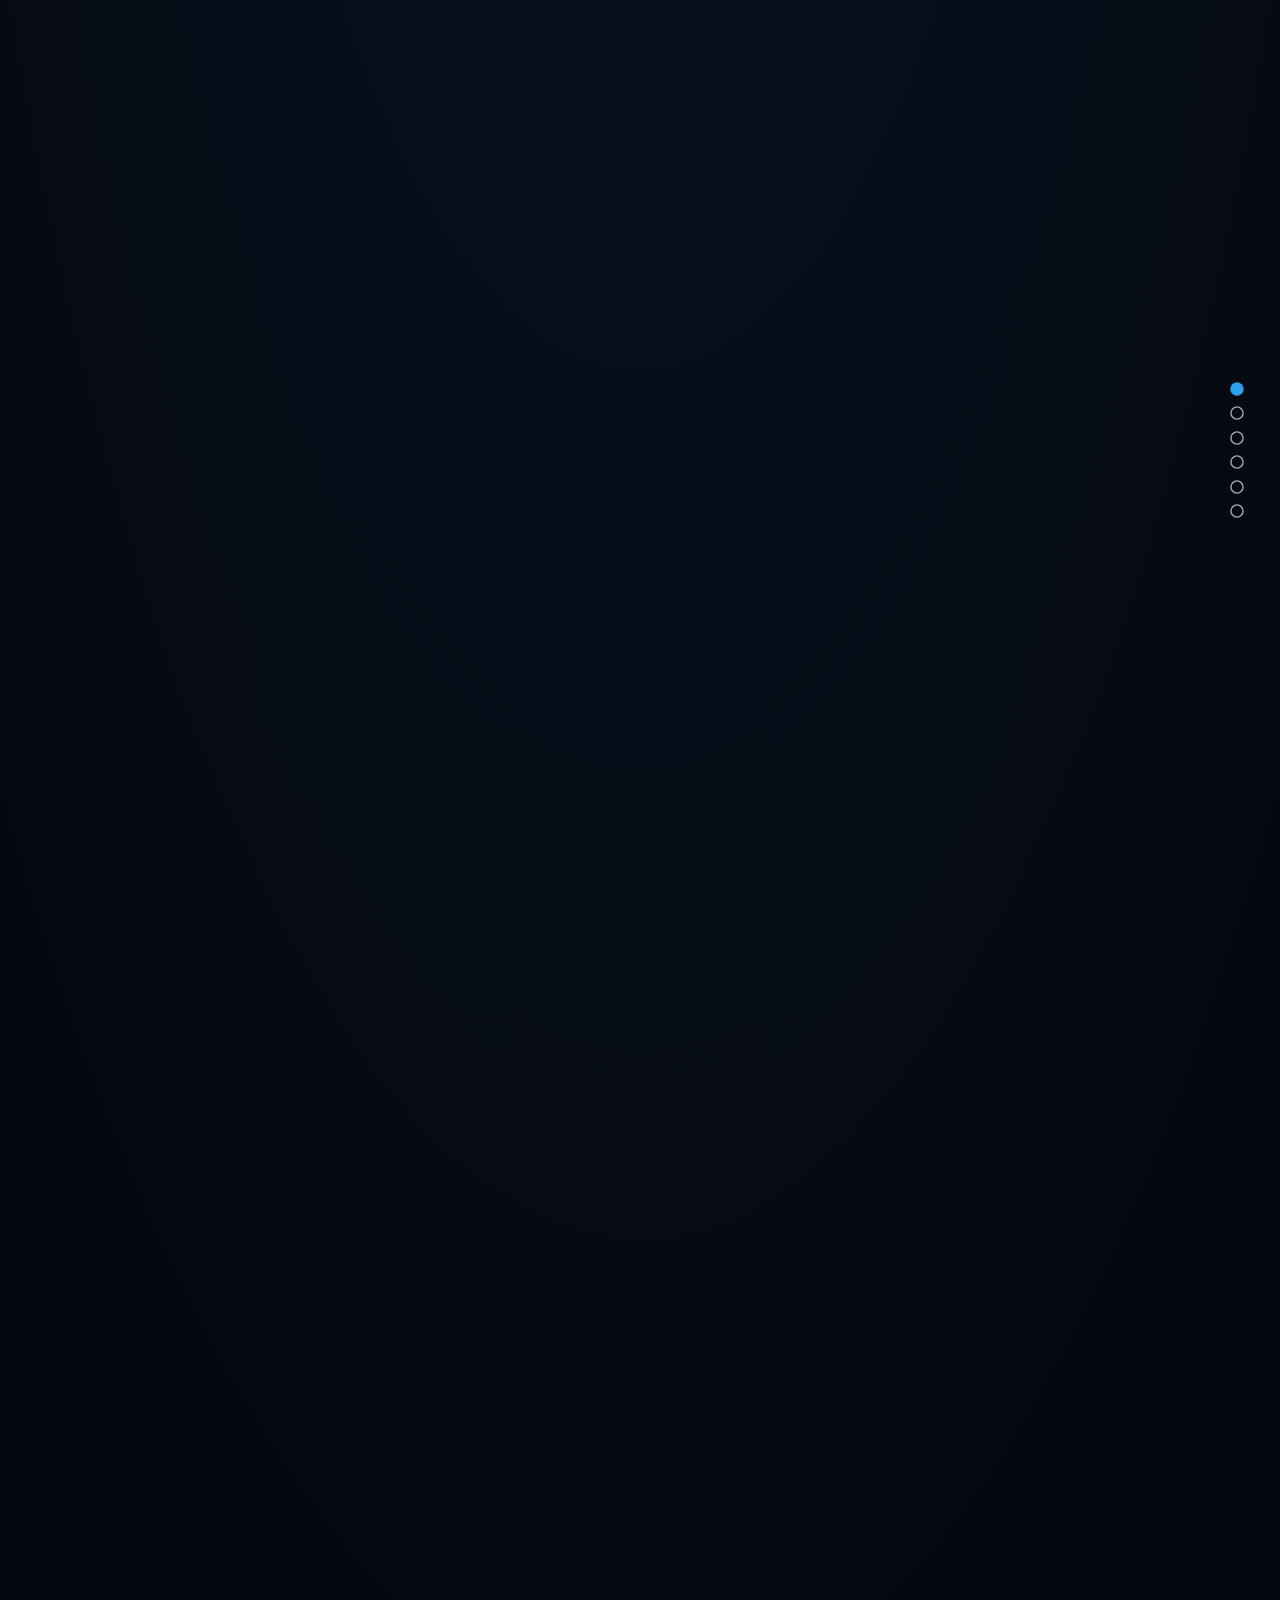
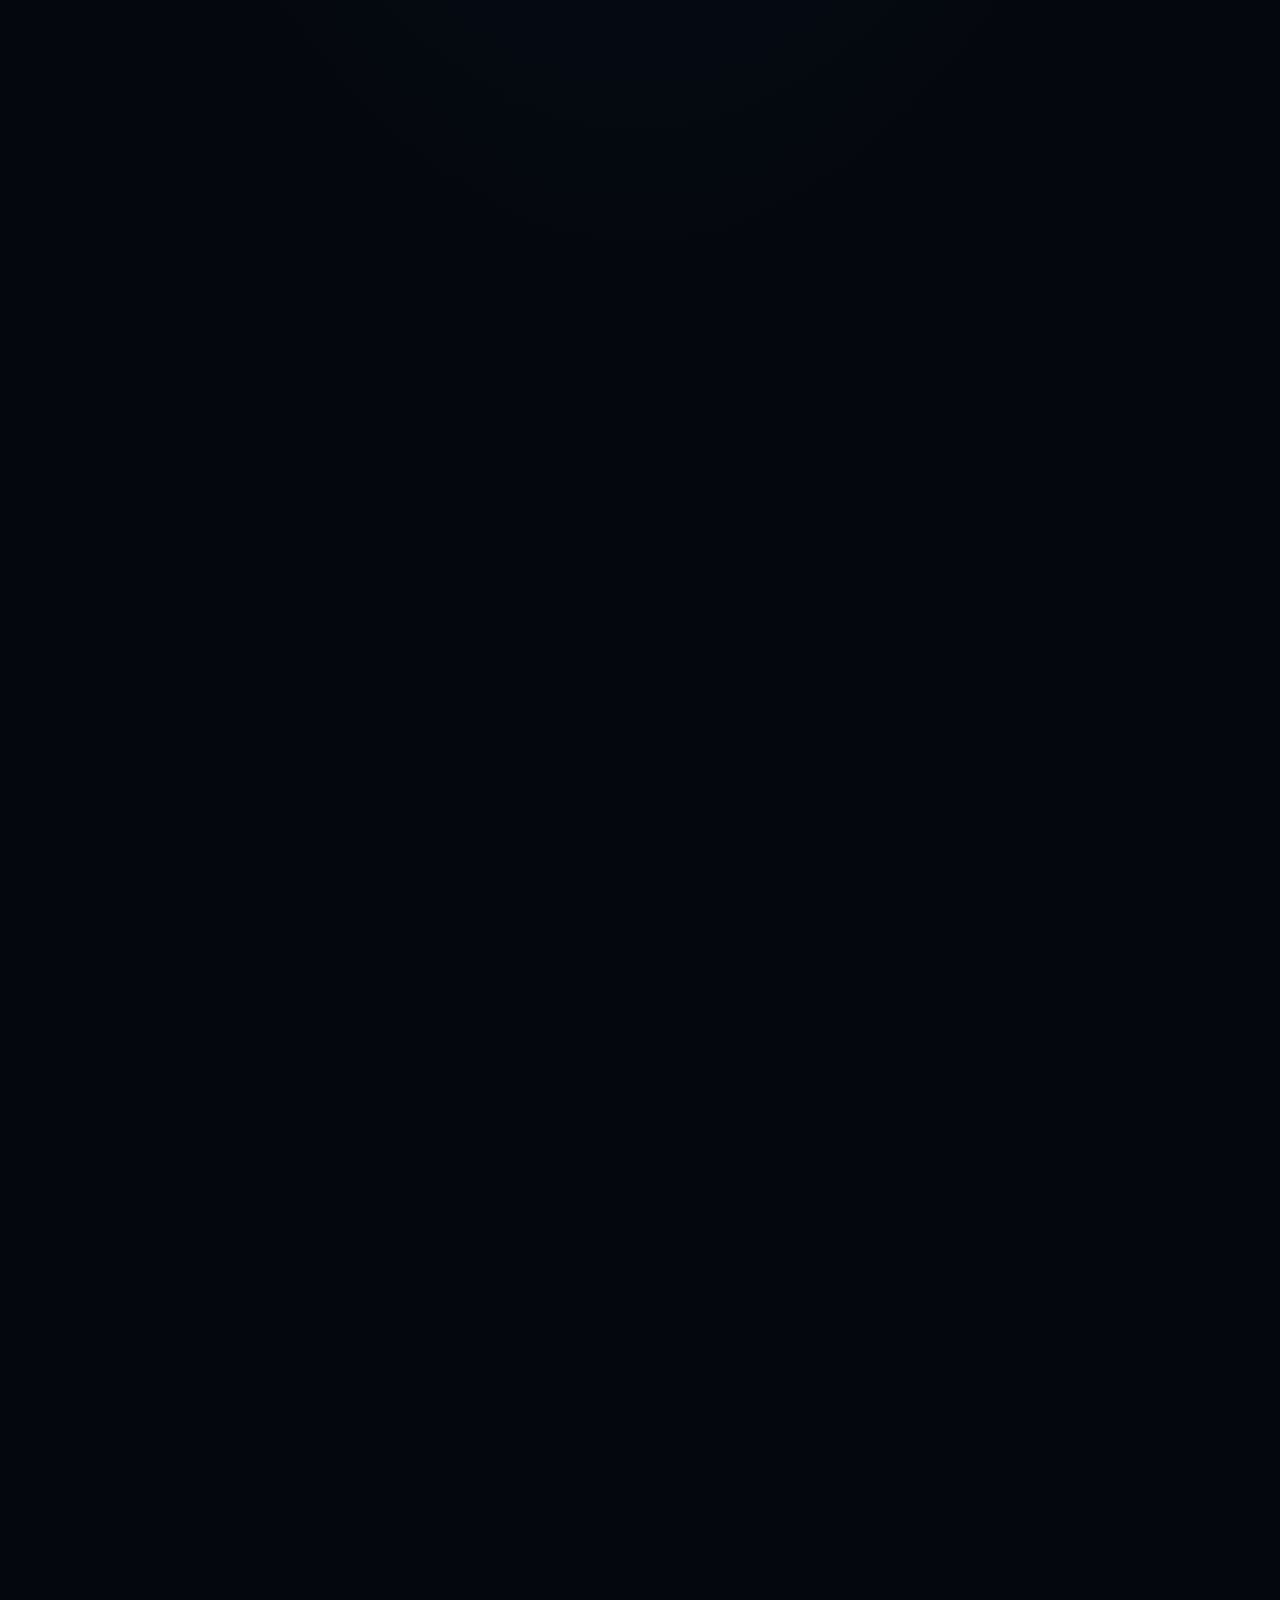
==== cgm-one/index.html @ 1220c098 "feat(TICKET-001-scaffold): scaffold cgm-one presentation template Co-Authored-By: Claude Sonnet 4.6 " ====
<!DOCTYPE html>
<html lang="de">
<head>
  <meta charset="UTF-8" />
  <meta name="viewport" content="width=device-width, initial-scale=1.0" />
  <title>CGM one — Aus Teilen wird die Plattform</title>

  <!-- Shared design foundation + scroll behaviour (file://-safe, non-module) -->
  <link rel="stylesheet" href="../shared/base.css" />
  <link rel="preconnect" href="https://fonts.googleapis.com" />
  <link rel="preconnect" href="https://fonts.gstatic.com" crossorigin />
  <link href="https://fonts.googleapis.com/css2?family=Inter:wght@400;600;700;800&family=Fraunces:opsz,wght@9..144,600&display=swap" rel="stylesheet" />

  <!--
    Template: CGM one — Aus Teilen wird die Plattform
    Story-Struktur (Storyteller Tactics): Hook → What's It About? →
      Show & Tell ×3 (je 3 Icons pro Cluster) → Full Circle.
    Visualwelt: Neun CGM-Produkt-Icons aus geometrischen Grundformen —
      beim Scrollen zerfallen ihre Dreiecke (radialer Burst, farb-abhängiger
      Bias) und finden sich im nächsten Keyframe als neues Icon zusammen.
      Farb-Alphabet: Navy #003366 (Fundament), Gold #FCCF4C (Mensch),
      Cyan #2BA1EA (Fluss).
  -->
  <style>
    :root {
      --bg: #04070d;
      --fg: #f3f6fa;
      --muted: #9fb0c4;
      --accent: #2ba1ea;      /* CGM Cyan */
      --accent-2: #fccf4c;    /* CGM Gold */
      --scrim: rgba(4, 7, 13, 0.74);
    }
    body {
      background:
        radial-gradient(130% 100% at 50% -20%, #0a1526 0%, #04070d 58%);
    }

    .brand-navy { color: #4d86c4; }
    .brand-gold  { color: var(--accent-2); }
    .brand-cyan  { color: var(--accent); }

    .rule { width: 64px; height: 3px; background: var(--accent); margin: var(--space-md) auto 0; }
    .rule--gold { background: var(--accent-2); }
    .rule--navy { background: #003366; }

    .lead, .label { color: #cfdbe9; }
    .label { font-size: var(--step-0); color: var(--muted); margin-top: var(--space-sm); }

    .cta {
      display: inline-block; margin-top: var(--space-md);
      padding: 0.9em 1.8em; border: 1.5px solid var(--accent);
      border-radius: 999px; color: var(--accent); font-weight: 600;
      letter-spacing: 0.04em; text-decoration: none;
      transition: background 0.3s var(--ease), color 0.3s var(--ease);
    }
    .cta:hover { background: var(--accent); color: #032033; }

    .glow { text-shadow: 0 0 60px color-mix(in srgb, var(--accent) 45%, transparent); }
    .hook { font-family: var(--font-serif); font-style: italic; color: var(--accent-2); }
  </style>
</head>
<body>
  <!-- three.js background: die Icon-Morph-Szene -->
  <canvas class="scene-canvas" aria-hidden="true"></canvas>

  <div class="progress"></div>

  <nav class="nav-dots" aria-label="Sektionen">
    <a href="#noise"      aria-label="Das Rauschen"></a>
    <a href="#idea"       aria-label="Die Idee"></a>
    <a href="#fundament"  aria-label="Das Fundament"></a>
    <a href="#mitarbeiter" aria-label="Digitale Mitarbeiter"></a>
    <a href="#patient"    aria-label="Draht zum Patienten"></a>
    <a href="#plattform"  aria-label="Die Plattform"></a>
  </nav>

  <main class="deck">

    <!-- 1. HOOK -->
    <section class="section" id="noise">
      <!-- Copy folgt in TICKET-004 -->
    </section>

    <!-- 2. WHAT'S IT ABOUT? -->
    <section class="section" id="idea">
      <!-- Copy folgt in TICKET-004 -->
    </section>

    <!-- 3. CLUSTER I: Das Fundament -->
    <section class="section" id="fundament">
      <!-- Copy folgt in TICKET-004 -->
    </section>

    <!-- 4. CLUSTER II: Digitale Mitarbeiter -->
    <section class="section" id="mitarbeiter">
      <!-- Copy folgt in TICKET-004 -->
    </section>

    <!-- 5. CLUSTER III: Draht zum Patienten -->
    <section class="section" id="patient">
      <!-- Copy folgt in TICKET-004 -->
    </section>

    <!-- 6. FULL CIRCLE -->
    <section class="section" id="plattform">
      <!-- Copy folgt in TICKET-004 -->
    </section>

  </main>

  <!-- Shared scroll behaviour: reveals, nav dots, progress, window.__scrollProgress -->
  <script defer src="../shared/reveal.js"></script>

  <!-- three.js Icon-Morph-Szene — inline module, HTTPS-Import only (file://-safe) -->
  <script type="module">
    import * as THREE from "https://esm.sh/three@0.169.0";

    const canvas = document.querySelector(".scene-canvas");
    const reduce = window.matchMedia("(prefers-reduced-motion: reduce)").matches;

    const renderer = new THREE.WebGLRenderer({ canvas, antialias: true, alpha: true });
    renderer.setPixelRatio(Math.min(window.devicePixelRatio, 2));
    renderer.setSize(window.innerWidth, window.innerHeight);

    const scene = new THREE.Scene();
    let aspect = window.innerWidth / window.innerHeight;
    const camera = new THREE.OrthographicCamera(-aspect, aspect, 1, -1, -20, 20);
    camera.position.z = 5;

    // Placeholder: Engine-Logik folgt in TICKET-003
    renderer.render(scene, camera);

    window.addEventListener("resize", () => {
      aspect = window.innerWidth / window.innerHeight;
      camera.left = -aspect; camera.right = aspect;
      camera.updateProjectionMatrix();
      renderer.setSize(window.innerWidth, window.innerHeight);
      renderer.render(scene, camera);
    }, { passive: true });
  </script>
</body>
</html>
---- shared/base.css ----
/* ============================================================
   Presentation Templates — Shared Design Foundation
   Neutral base: design tokens, reset, typography scale,
   scroll-section layout, reveal utilities, nav + progress.
   Each template overrides palette + accents in its own <style>.
   ============================================================ */

/* ---- Design tokens ---------------------------------------- */
:root {
  /* Palette (override per template) */
  --bg: #0b0d12;
  --fg: #f5f6f8;
  --muted: #9aa2b1;
  --accent: #6ea8fe;
  --accent-2: #b388ff;

  /* Type scale — fluid via clamp(min, vw, max) */
  --step--1: clamp(0.83rem, 0.78rem + 0.25vw, 0.95rem);
  --step-0:  clamp(1rem, 0.92rem + 0.4vw, 1.25rem);
  --step-1:  clamp(1.35rem, 1.15rem + 1vw, 2rem);
  --step-2:  clamp(1.9rem, 1.4rem + 2.4vw, 3.5rem);
  --step-3:  clamp(2.6rem, 1.6rem + 4.8vw, 6rem);
  --step-4:  clamp(3.4rem, 1.8rem + 8vw, 9rem);

  /* Spacing */
  --space-xs: 0.5rem;
  --space-sm: 1rem;
  --space-md: 2rem;
  --space-lg: 4rem;
  --space-xl: 8rem;

  --measure: 60ch;          /* readable line length */
  --ease: cubic-bezier(0.22, 1, 0.36, 1);
  --font-sans: "Inter", ui-sans-serif, system-ui, -apple-system, "Segoe UI", Roboto, sans-serif;
  --font-serif: "Fraunces", "Iowan Old Style", Georgia, serif;
}

/* ---- Reset ------------------------------------------------ */
*, *::before, *::after { box-sizing: border-box; }
* { margin: 0; }
html { scroll-behavior: smooth; -webkit-text-size-adjust: 100%; }
body {
  font-family: var(--font-sans);
  font-size: var(--step-0);
  line-height: 1.5;
  color: var(--fg);
  background: var(--bg);
  -webkit-font-smoothing: antialiased;
  text-rendering: optimizeLegibility;
  overflow-x: hidden;
}
img, canvas { display: block; max-width: 100%; }
h1, h2, h3 { line-height: 1.05; letter-spacing: -0.02em; font-weight: 600; text-wrap: balance; }
p { max-width: var(--measure); text-wrap: pretty; }
a { color: inherit; }

@media (prefers-reduced-motion: reduce) {
  html { scroll-behavior: auto; }
  *, *::before, *::after { animation-duration: 0.001ms !important; transition-duration: 0.001ms !important; }
}

/* ---- three.js background canvas --------------------------- */
/* Fixed full-viewport layer behind all content. */
.scene-canvas {
  position: fixed;
  inset: 0;
  width: 100vw;
  height: 100vh;
  z-index: 0;
  pointer-events: none;
}

/* ---- Scroll-section layout -------------------------------- */
.deck { position: relative; z-index: 1; }

.section {
  position: relative;
  min-height: 100vh;
  display: grid;
  place-items: center;
  padding: var(--space-xl) var(--space-md);
}
.section__inner {
  width: min(100%, 1100px);
  margin-inline: auto;
  position: relative;
  z-index: 0;
}

/* ---- Readability scrim (A11y contrast over the moving canvas) ------
   A soft, semi-transparent halo painted behind each text block so the
   effective background under the text is controlled by --scrim, not by
   whatever the three.js scene happens to render. This guarantees the
   text/background contrast stays WCAG-safe regardless of particle
   brightness. Templates set --scrim (tinted opposite to their text
   colour); default is transparent, so the halo is opt-in. */
.section__inner::before {
  content: "";
  position: absolute;
  inset: -16% -14%;
  z-index: -1;
  border-radius: 48px;
  pointer-events: none;
  background: radial-gradient(ellipse 96% 82% at 50% 50%,
    var(--scrim, transparent) 0%,
    var(--scrim, transparent) 62%,
    transparent 90%);
  transition: background 0.45s var(--ease);
}

/* Typographic building blocks */
.kicker {
  font-size: var(--step--1);
  text-transform: uppercase;
  letter-spacing: 0.28em;
  color: var(--accent);
  font-weight: 600;
  margin-bottom: var(--space-sm);
}
.headline { font-size: var(--step-3); }
.headline--hero { font-size: var(--step-4); }
.subhead { font-size: var(--step-2); }
.lead {
  font-size: var(--step-1);
  color: var(--muted);
  margin-top: var(--space-md);
  font-weight: 400;
}
.dim { color: var(--muted); }
.accent { color: var(--accent); }

/* ---- Reveal-on-scroll (driven by shared/reveal.js) -------- */
.reveal {
  opacity: 0;
  transform: translateY(28px);
  transition: opacity 0.9s var(--ease), transform 0.9s var(--ease);
  transition-delay: var(--reveal-delay, 0ms);
  will-change: opacity, transform;
}
.reveal.is-visible { opacity: 1; transform: none; }

/* Stagger helper: set on a parent, children reveal in sequence */
.stagger > * { --reveal-delay: calc(var(--i, 0) * 120ms); }

/* ---- Scroll progress bar ---------------------------------- */
.progress {
  position: fixed;
  top: 0; left: 0;
  height: 3px;
  width: 100%;
  transform: scaleX(var(--progress, 0));
  transform-origin: 0 50%;
  background: linear-gradient(90deg, var(--accent), var(--accent-2));
  z-index: 100;
}

/* ---- Section nav dots ------------------------------------- */
.nav-dots {
  position: fixed;
  right: clamp(1rem, 3vw, 2.5rem);
  top: 50%;
  transform: translateY(-50%);
  display: flex;
  flex-direction: column;
  gap: 0.9rem;
  z-index: 100;
}
.nav-dots a {
  width: 10px; height: 10px;
  border-radius: 50%;
  border: 1.5px solid var(--muted);
  opacity: 0.5;
  transition: all 0.3s var(--ease);
}
.nav-dots a.is-active {
  background: var(--accent);
  border-color: var(--accent);
  opacity: 1;
  transform: scale(1.35);
}

/* ---- Scroll hint ------------------------------------------ */
.scroll-hint {
  position: absolute;
  bottom: var(--space-md);
  left: 50%;
  transform: translateX(-50%);
  font-size: var(--step--1);
  color: var(--muted);
  letter-spacing: 0.2em;
  text-transform: uppercase;
  animation: bob 2s var(--ease) infinite;
}
@keyframes bob { 0%,100% { transform: translate(-50%, 0); } 50% { transform: translate(-50%, 8px); } }

/* ---- Utility --------------------------------------------- */
.grid-3 {
  display: grid;
  grid-template-columns: repeat(auto-fit, minmax(220px, 1fr));
  gap: var(--space-md);
}
.stat { font-size: var(--step-4); font-weight: 700; letter-spacing: -0.03em; line-height: 1; }
.text-center { text-align: center; }
.mx-auto { margin-inline: auto; }
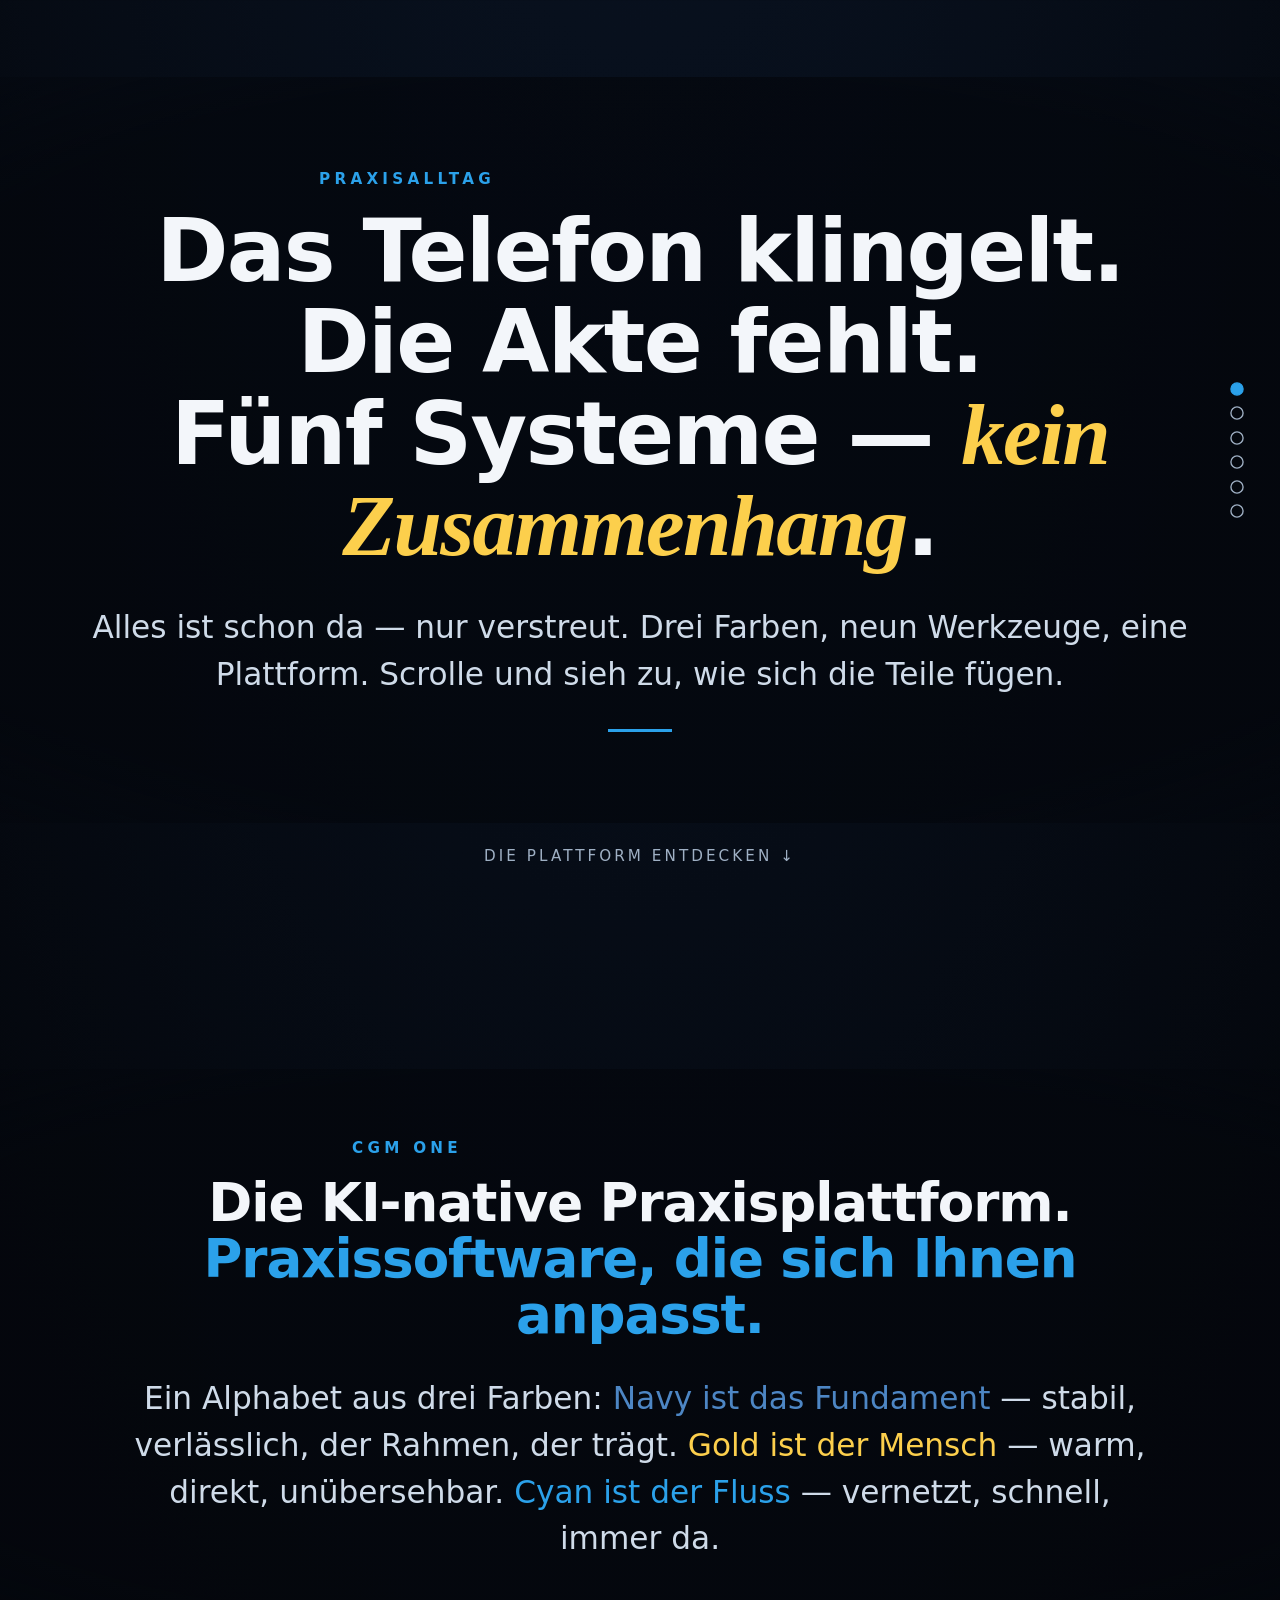
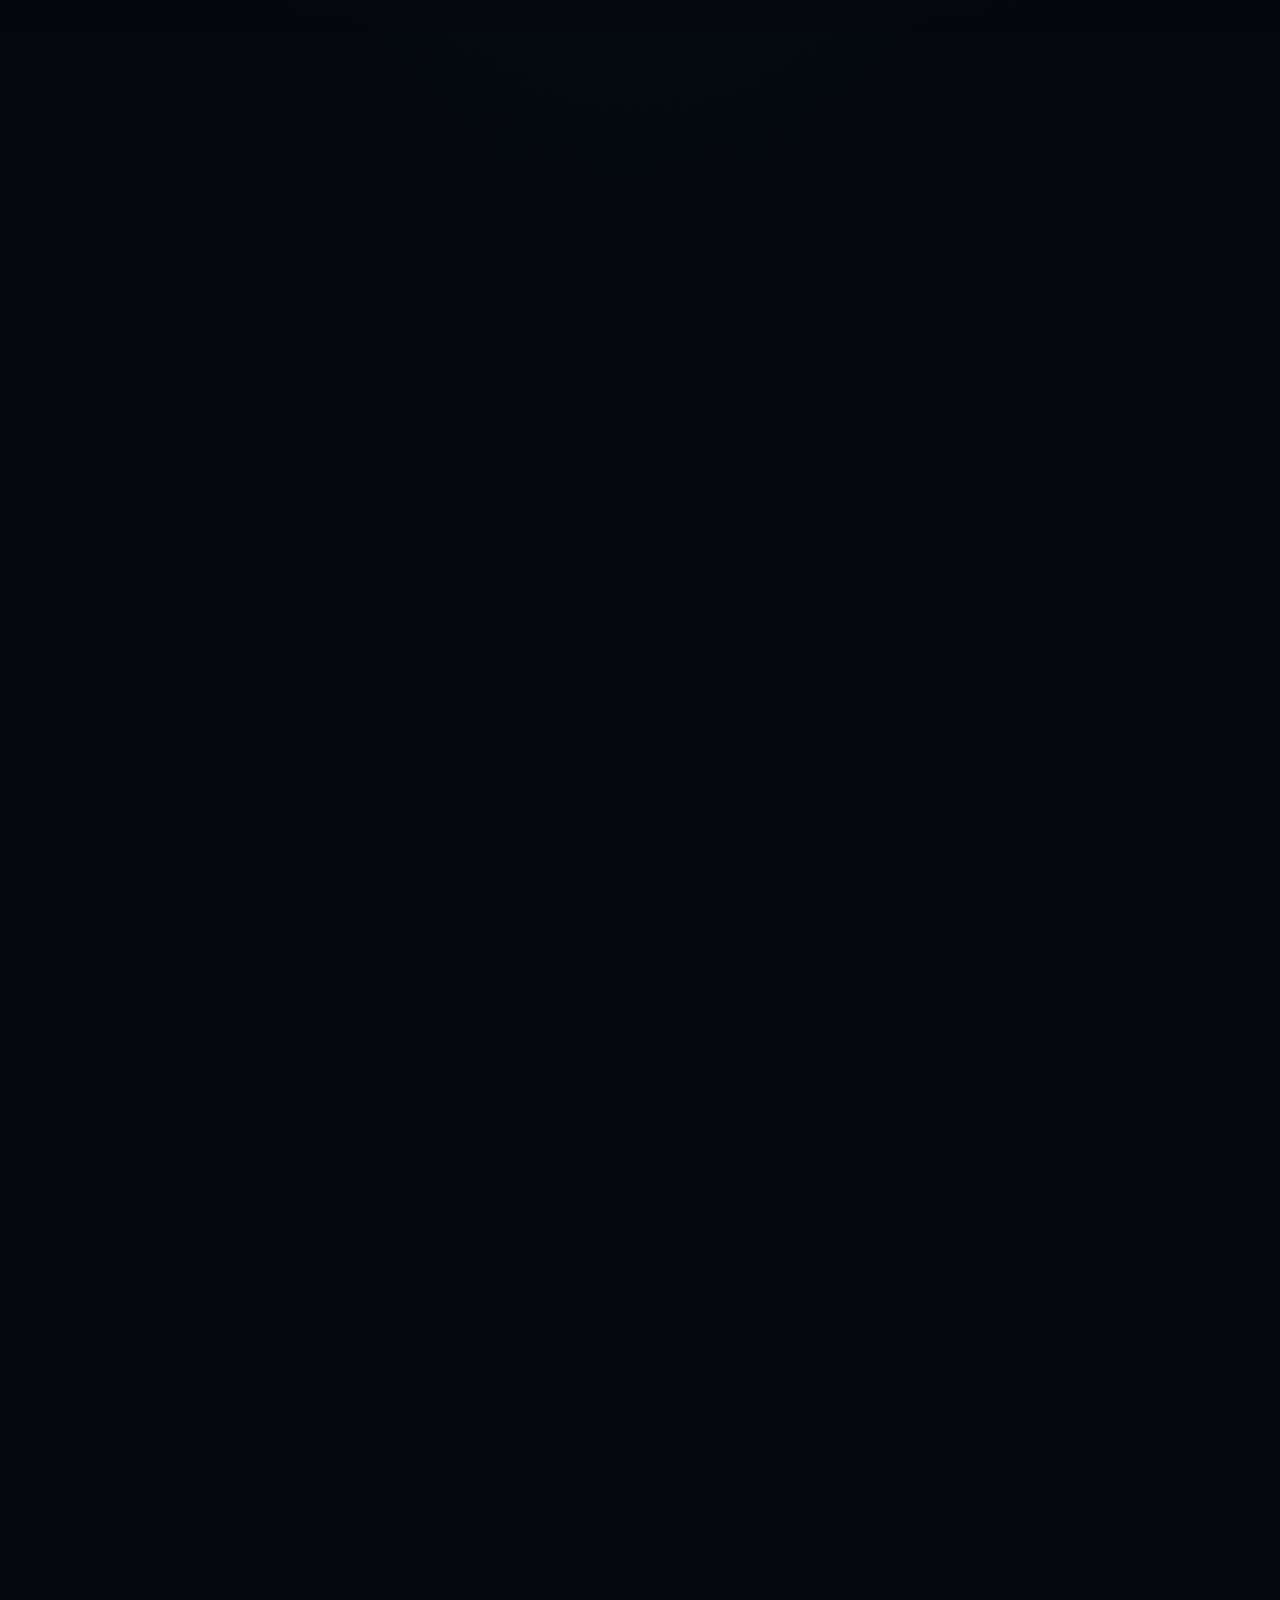
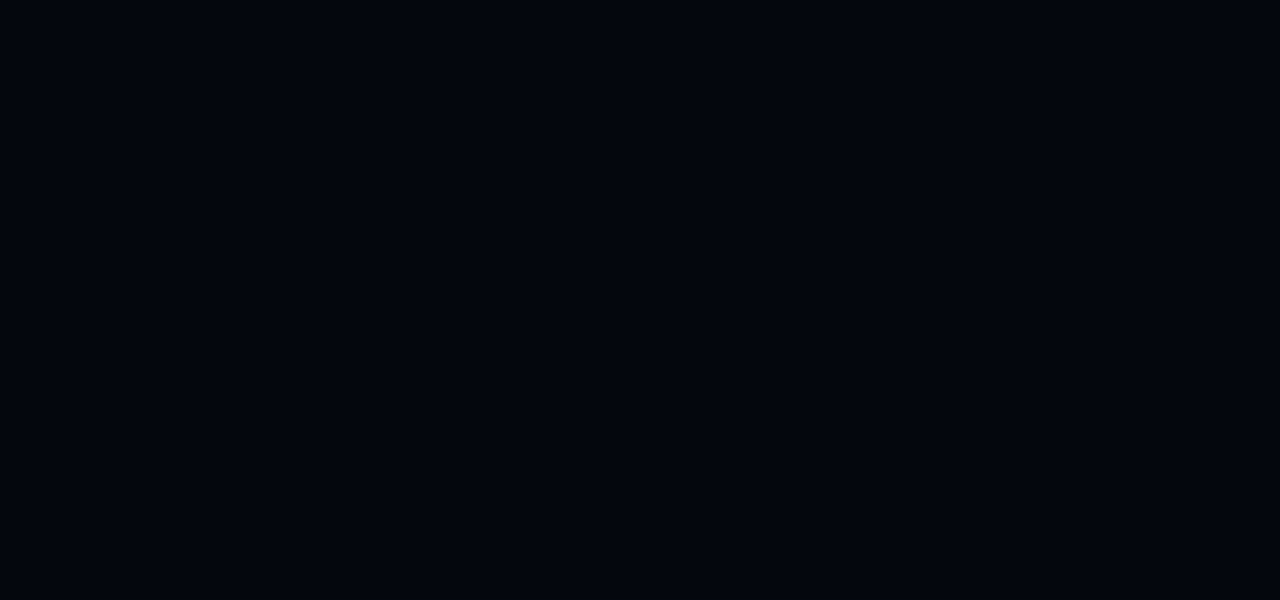
==== commit f036da80: "feat(TICKET-003-morph-engine): three.js morph engine for CGM icon transitions Co-Authored-By: Claude" ====
--- a/cgm-one/index.html
+++ b/cgm-one/index.html
@@ -78,12 +78,37 @@
 
     <!-- 1. HOOK -->
     <section class="section" id="noise">
-      <!-- Copy folgt in TICKET-004 -->
+      <div class="section__inner text-center">
+        <p class="kicker reveal">Praxisalltag</p>
+        <h1 class="headline reveal" style="--reveal-delay:80ms">
+          Das Telefon klingelt.<br />
+          Die Akte fehlt.<br />
+          Fünf Systeme — <span class="hook">kein Zusammenhang</span>.
+        </h1>
+        <p class="lead mx-auto reveal" style="--reveal-delay:200ms">
+          Alles ist schon da — nur verstreut. Drei Farben, neun Werkzeuge, eine Plattform.
+          Scrolle und sieh zu, wie sich die Teile fügen.
+        </p>
+        <div class="rule reveal" style="--reveal-delay:320ms"></div>
+      </div>
+      <p class="scroll-hint">Die Plattform entdecken ↓</p>
     </section>
 
     <!-- 2. WHAT'S IT ABOUT? -->
     <section class="section" id="idea">
-      <!-- Copy folgt in TICKET-004 -->
+      <div class="section__inner text-center">
+        <p class="kicker reveal brand-cyan">CGM one</p>
+        <h2 class="subhead reveal" style="--reveal-delay:80ms">
+          Die KI-native Praxisplattform.<br />
+          <span class="brand-cyan">Praxissoftware, die sich Ihnen anpasst.</span>
+        </h2>
+        <p class="lead mx-auto reveal" style="--reveal-delay:220ms">
+          Ein Alphabet aus drei Farben: <span class="brand-navy">Navy ist das Fundament</span> —
+          stabil, verlässlich, der Rahmen, der trägt.
+          <span class="brand-gold">Gold ist der Mensch</span> — warm, direkt, unübersehbar.
+          <span class="brand-cyan">Cyan ist der Fluss</span> — vernetzt, schnell, immer da.
+        </p>
+      </div>
     </section>
 
     <!-- 3. CLUSTER I: Das Fundament -->
@@ -114,9 +139,131 @@
   <!-- three.js Icon-Morph-Szene — inline module, HTTPS-Import only (file://-safe) -->
   <script type="module">
     import * as THREE from "https://esm.sh/three@0.169.0";
+    import { SVGLoader } from "https://esm.sh/three@0.169.0/examples/jsm/loaders/SVGLoader.js";
+
+    // ─── TICKET-002: Icon-Geometrien + Keyframe-Kontrakt ────────────────────
+    //
+    // Alle Pfad-Koordinaten im SVG-Raum (0..28, y-down).
+    // Normalisierung in der Engine (TICKET-003):
+    //   world_x = (svg_x / 14 - 1) * 0.7    →  [-0.7, +0.7]
+    //   world_y = (1 - svg_y / 14) * 0.7    →  y invertiert (SVG y-down → three.js y-up)
+    //
+    // videosprechstunde hat viewBox 0 0 29 29 mit Pfad-Offset (0.332, 0.666) —
+    // die Engine normalisiert über 14.5 statt 14 (viewBox-Mittelpunkt).
+    //
+    // Farb-kind-Zuordnung (für farb-abhängigen Scatter-Bias):
+    //   navy  #003366 → kind 0   (nach hinten/links)
+    //   gold  #FCCF4C → kind 1   (steigt auf)
+    //   cyan  #2BA1EA → kind 2   (fließt nach unten)
+
+    const ICONS = {
+      medistar: {
+        viewBox: 28,
+        paths: [
+          { d: "M14 27.9991C17.713 27.9991 21.274 26.5242 23.8995 23.8988C26.525 21.2733 28 17.7125 28 13.9996C28 10.2867 26.525 6.72581 23.8995 4.10038C21.274 1.47495 17.713 -4.42761e-08 14 0L14 13.9996L14 27.9991Z", fill: "#FCCF4C" },
+          { d: "M14 27.9991C10.287 27.9991 6.72601 26.5242 4.1005 23.8988C1.475 21.2733 -1.0329e-07 17.7125 0 13.9996C1.0329e-07 10.2867 1.475 6.72581 4.10051 4.10038C6.72601 1.47495 10.287 -4.42761e-08 14 0L14 13.9996L14 27.9991Z", fill: "#003366" },
+          { d: "M1.22392e-06 14.0004C1.54852e-06 10.2875 1.475 6.72666 4.10051 4.10124C6.72602 1.47581 10.287 0.000857039 14 0.000857083C17.713 0.000857127 21.274 1.47581 23.8995 4.10124C26.525 6.72666 28 10.2875 28 14.0004L14 14.0004L1.22392e-06 14.0004Z", fill: "#2BA1EA" },
+        ],
+      },
+      clickdoc: {
+        viewBox: 28,
+        paths: [
+          { d: "M14.0081 7.69897L7.70703 14L14.0081 20.301L20.3091 14L14.0081 7.69897Z", fill: "#003366" },
+          { d: "M28 14V28H14L28 14Z", fill: "#2BA1EA" },
+          { d: "M14 0H28V14L14 0Z", fill: "#FCCF4C" },
+          { d: "M14 28H0V14L14 28Z", fill: "#003366" },
+        ],
+      },
+      videosprechstunde: {
+        viewBox: 29,   // viewBox 0 0 29 29; Pfade haben Offset 0.332 / 0.666
+        paths: [
+          { d: "M0.332031 0.666626L14.43 14.6666L0.332031 28.6666V0.666626Z", fill: "#003366" },
+          { d: "M28.332 14.6666H14.332V0.763916L28.332 14.6666Z", fill: "#FCCF4C" },
+          { d: "M14.332 28.5693V14.6666H28.332L14.332 28.5693Z", fill: "#2BA1EA" },
+        ],
+      },
+      dokuassistent: {
+        viewBox: 28,
+        paths: [
+          { d: "M28 14H14V0L28 14Z", fill: "#003366" },
+          { d: "M14 14H0V28H14V14Z", fill: "#003366" },
+          { d: "M14 0H0V14H14V0Z", fill: "#2BA1EA" },
+          { d: "M28 14H14V28H28V14Z", fill: "#FCCF4C" },
+        ],
+      },
+      telefonassistent: {
+        viewBox: 28,
+        paths: [
+          { d: "M14 28C6.265 28 0 21.735 0 14C0 6.265 6.265 0 14 0V28Z", fill: "#003366" },
+          { d: "M20.997 7.00008L13.998 13.999L20.997 20.998L27.9959 13.999L20.997 7.00008Z", fill: "#2BA1EA" },
+          { d: "M14.0028 7.00106L7.00391 14L14.0028 20.9989L21.0018 14L14.0028 7.00106Z", fill: "#FCCF4C" },
+        ],
+      },
+      "ti-messenger": {
+        viewBox: 28,
+        paths: [
+          { d: "M13.9998 13.9997V0C6.26491 0 0 6.26488 0 13.9997H13.9998Z", fill: "#2BA1EA" },
+          { d: "M13.9998 13.9998H0C0 21.7346 6.26491 27.9995 13.9998 27.9995V13.9998Z", fill: "#FCCF4C" },
+          { d: "M14 13.9997H27.9998C27.9998 6.26488 21.7349 0 14 0V13.9997Z", fill: "#003366" },
+          { d: "M14 13.9999V27.9996H27.9998V13.9999H14Z", fill: "#003366" },
+        ],
+      },
+      onlinerezeption: {
+        viewBox: 28,
+        paths: [
+          { d: "M14 28V14H28L14 28Z", fill: "#2BA1EA" },
+          { d: "M14 0V14H0L14 0Z", fill: "#2BA1EA" },
+          { d: "M28 0H14V14H28V0Z", fill: "#FCCF4C" },
+          { d: "M14 14H0V28H14V14Z", fill: "#003366" },
+        ],
+      },
+      checkin: {
+        viewBox: 28,
+        paths: [
+          { d: "M13.9943 27.9979L27.9922 14L13.9943 0.00211608L-0.00358034 14L13.9943 27.9979Z", fill: "#003366" },
+          { d: "M13.9961 28H-0.00390625V14L13.9961 28Z", fill: "#FCCF4C" },
+          { d: "M27.9961 14H13.9961V0L27.9961 14Z", fill: "#2BA1EA" },
+        ],
+      },
+      ambulapps: {
+        viewBox: 28,
+        paths: [
+          { d: "M14 14V28H0L14 14Z", fill: "#003366" },
+          { d: "M0 28V14H14L0 28Z", fill: "#FCCF4C" },
+          { d: "M14 14V28C21.735 28 28 21.735 28 14H14Z", fill: "#2BA1EA" },
+          { d: "M14 14H28C28 6.265 21.735 0 14 0V14Z", fill: "#2BA1EA" },
+        ],
+      },
+    };
+
+    // Reihenfolge: Cluster I → Cluster II → Cluster III
+    const ICON_SEQUENCE = [
+      "medistar", "dokuassistent", "ti-messenger",        // Cluster I: Das Fundament
+      "telefonassistent", "onlinerezeption", "checkin",    // Cluster II: Digitale Mitarbeiter
+      "clickdoc", "videosprechstunde", "ambulapps",        // Cluster III: Draht zum Patienten
+    ];
+
+    // 12 Keyframes: noise → idea → 9 Icons → plattform
+    const KEYFRAMES = [
+      { id: "noise",           kind: "scatter" },
+      { id: "idea",            kind: "field"   },
+      { id: "medistar",        kind: "icon", icon: "medistar"         },
+      { id: "dokuassistent",   kind: "icon", icon: "dokuassistent"    },
+      { id: "ti-messenger",    kind: "icon", icon: "ti-messenger"     },
+      { id: "telefonassistent",kind: "icon", icon: "telefonassistent" },
+      { id: "onlinerezeption", kind: "icon", icon: "onlinerezeption"  },
+      { id: "checkin",         kind: "icon", icon: "checkin"          },
+      { id: "clickdoc",        kind: "icon", icon: "clickdoc"         },
+      { id: "videosprechstunde",kind:"icon", icon: "videosprechstunde"},
+      { id: "ambulapps",       kind: "icon", icon: "ambulapps"        },
+      { id: "plattform",       kind: "grid", icons: ICON_SEQUENCE     },
+    ];
+
+    // ─── TICKET-003: three.js Morph-Engine ──────────────────────────────────
 
     const canvas = document.querySelector(".scene-canvas");
     const reduce = window.matchMedia("(prefers-reduced-motion: reduce)").matches;
+    const BG = new THREE.Color("#04070d");
 
     const renderer = new THREE.WebGLRenderer({ canvas, antialias: true, alpha: true });
     renderer.setPixelRatio(Math.min(window.devicePixelRatio, 2));
@@ -127,15 +274,235 @@
     const camera = new THREE.OrthographicCamera(-aspect, aspect, 1, -1, -20, 20);
     camera.position.z = 5;
 
-    // Placeholder: Engine-Logik folgt in TICKET-003
-    renderer.render(scene, camera);
-
+    // ── Helpers ──────────────────────────────────────────────────────────────
+    const smooth = (a, b, x) => {
+      const t = Math.min(Math.max((x - a) / (b - a), 0), 1);
+      return t * t * (3 - 2 * t);
+    };
+    const FILL_TO_KIND = { "#003366": 0, "#FCCF4C": 1, "#2BA1EA": 2 };
+
+    // ── Step 3: Triangulate all icons via SVGLoader ───────────────────────────
+    const loader = new SVGLoader();
+    const GROUT = 0.88;
+    const SCALE = 0.62;
+
+    let tris = [];
+
+    for (const [iconName, icon] of Object.entries(ICONS)) {
+      const half = icon.viewBox / 2;
+
+      for (const pathData of icon.paths) {
+        const svgStr = `<svg xmlns="http://www.w3.org/2000/svg" viewBox="0 0 ${icon.viewBox} ${icon.viewBox}"><path d="${pathData.d}"/></svg>`;
+        let parsed;
+        try { parsed = loader.parse(svgStr); } catch (e) { console.warn("SVGLoader error", iconName, e); continue; }
+        if (!parsed.paths.length) continue;
+
+        const shapes = SVGLoader.createShapes(parsed.paths[0]);
+        const fill = pathData.fill.toUpperCase();
+        const kind = FILL_TO_KIND[fill] ?? 0;
+        const col3 = new THREE.Color(pathData.fill);
+
+        for (const shape of shapes) {
+          const geo = new THREE.ShapeGeometry(shape, 6).toNonIndexed();
+          const posArr = geo.attributes.position.array;
+
+          for (let vi = 0; vi < posArr.length; vi += 9) {
+            const verts = [];
+            for (let k = 0; k < 3; k++) {
+              const svgX = posArr[vi + k * 3];
+              const svgY = posArr[vi + k * 3 + 1];
+              verts.push([
+                (svgX / half - 1) * SCALE,
+                -(svgY / half - 1) * SCALE,
+              ]);
+            }
+
+            const cx = (verts[0][0] + verts[1][0] + verts[2][0]) / 3;
+            const cy = (verts[0][1] + verts[1][1] + verts[2][1]) / 3;
+
+            const area = Math.abs(
+              (verts[1][0] - verts[0][0]) * (verts[2][1] - verts[0][1]) -
+              (verts[2][0] - verts[0][0]) * (verts[1][1] - verts[0][1])
+            ) / 2;
+            if (area < 1e-6) continue;
+
+            const off = [];
+            for (let k = 0; k < 3; k++) {
+              off.push((verts[k][0] - cx) * GROUT, (verts[k][1] - cy) * GROUT, 0);
+            }
+
+            const dx = cx, dy = cy, dl = Math.hypot(dx, dy) || 1;
+            const spread = 0.55 + Math.random() * 1.1;
+            let bx = 0, by = 0;
+            if (kind === 0) { bx = -0.35; by = -0.10; }
+            else if (kind === 1) { bx = 0.10; by = 0.55; }
+            else { bx = 0.15; by = -0.45; }
+            const sx = cx + (dx / dl) * spread + bx + (Math.random() - 0.5) * 0.4;
+            const sy = cy + (dy / dl) * spread + by + (Math.random() - 0.5) * 0.4;
+            const sz = (Math.random() - 0.5) * 3.0;
+
+            const axis = new THREE.Vector3(
+              (Math.random() - 0.5) * 0.8,
+              (Math.random() - 0.5) * 0.8,
+              1
+            ).normalize();
+
+            tris.push({
+              hx: cx, hy: cy,
+              sx, sy, sz,
+              off,
+              axis,
+              spin: (1.4 + Math.random() * 2.2) * (Math.random() < 0.5 ? -1 : 1),
+              phase: Math.random(),
+              phaseR: Math.random() * Math.PI * 2,
+              cr: col3.r, cg: col3.g, cb: col3.b,
+              kind,
+              iconName,
+            });
+          }
+          geo.dispose();
+        }
+      }
+    }
+
+    if (tris.length > 2500) tris = tris.slice(0, 2500);
+    console.log(`CGM one: ${tris.length} triangles across ${Object.keys(ICONS).length} icons`);
+
+    // ── Step 4: Pre-compute home positions for all 12 keyframes ──────────────
+    const fieldHomes = new Float32Array(tris.length * 3);
+    for (let i = 0; i < tris.length; i++) {
+      const angle = (i / tris.length) * Math.PI * 2 * 7.3;
+      const r = 0.25 + (i % 17) / 17 * 0.55;
+      fieldHomes[i * 3]     = Math.cos(angle) * r * 1.2;
+      fieldHomes[i * 3 + 1] = Math.sin(angle) * r * 0.85;
+      fieldHomes[i * 3 + 2] = 0;
+    }
+
+    const GRID_SCALE = 0.33;
+    const CELL = 0.48;
+
+    function buildHomePositions(kfIdx) {
+      const kf = KEYFRAMES[kfIdx];
+      const homes = new Float32Array(tris.length * 3);
+
+      for (let i = 0; i < tris.length; i++) {
+        const tr = tris[i];
+
+        if (kf.kind === "scatter") {
+          homes[i * 3] = tr.sx; homes[i * 3 + 1] = tr.sy; homes[i * 3 + 2] = tr.sz;
+
+        } else if (kf.kind === "field") {
+          homes[i * 3]     = fieldHomes[i * 3];
+          homes[i * 3 + 1] = fieldHomes[i * 3 + 1];
+          homes[i * 3 + 2] = fieldHomes[i * 3 + 2];
+
+        } else if (kf.kind === "icon") {
+          if (tr.iconName === kf.icon) {
+            homes[i * 3] = tr.hx; homes[i * 3 + 1] = tr.hy; homes[i * 3 + 2] = 0;
+          } else {
+            homes[i * 3] = tr.sx; homes[i * 3 + 1] = tr.sy; homes[i * 3 + 2] = tr.sz;
+          }
+
+        } else if (kf.kind === "grid") {
+          const iconIdx = ICON_SEQUENCE.indexOf(tr.iconName);
+          if (iconIdx >= 0) {
+            const row = Math.floor(iconIdx / 3);
+            const col = iconIdx % 3;
+            const cellX = (col - 1) * CELL;
+            const cellY = (1 - row) * CELL;
+            homes[i * 3]     = tr.hx * GRID_SCALE + cellX;
+            homes[i * 3 + 1] = tr.hy * GRID_SCALE + cellY;
+            homes[i * 3 + 2] = 0;
+          } else {
+            homes[i * 3] = tr.sx; homes[i * 3 + 1] = tr.sy; homes[i * 3 + 2] = tr.sz;
+          }
+        }
+      }
+      return homes;
+    }
+
+    const allHomes = KEYFRAMES.map((_, ki) => buildHomePositions(ki));
+
+    // ── Step 5: BufferGeometry + mesh ─────────────────────────────────────────
+    const n = tris.length;
+    const pos = new Float32Array(n * 9);
+    const col = new Float32Array(n * 9);
+    const geo = new THREE.BufferGeometry();
+    const posAttr = new THREE.BufferAttribute(pos, 3);
+    const colAttr  = new THREE.BufferAttribute(col, 3);
+    geo.setAttribute("position", posAttr);
+    geo.setAttribute("color", colAttr);
+    const mat = new THREE.MeshBasicMaterial({ vertexColors: true, side: THREE.DoubleSide });
+    const mesh = new THREE.Mesh(geo, mat);
+    scene.add(mesh);
+
+    // ── Step 6: Render loop ───────────────────────────────────────────────────
+    const q = new THREE.Quaternion();
+    const v = new THREE.Vector3();
+    const clock = new THREE.Clock();
+
+    function frame() {
+      const elapsed = clock.getElapsedTime();
+      const sp = window.__scrollProgress || 0;
+
+      const tTotal = sp * (KEYFRAMES.length - 1);
+      const iKf = Math.min(Math.floor(tTotal), KEYFRAMES.length - 2);
+      const f = tTotal - iKf;
+
+      // Dissolution: 0 = sharp, 1 = fully scattered
+      const d = reduce ? 0 : (1 - Math.abs(1 - 2 * f));
+
+      // Which keyframe are we assembling toward?
+      const targetHomes = f < 0.5 ? allHomes[iKf] : allHomes[iKf + 1];
+
+      for (let i = 0; i < n; i++) {
+        const tr = tris[i];
+        const lo = 0.26 + tr.phase * 0.26;
+        const a = 1 - smooth(lo, 1.0, d);  // 1 = assembled, 0 = scattered
+
+        const idle = reduce ? 0 : Math.sin(elapsed * 0.35 + tr.phaseR) * 0.015;
+        q.setFromAxisAngle(tr.axis, tr.spin * (1 - a) + idle);
+
+        const hx = targetHomes[i * 3];
+        const hy = targetHomes[i * 3 + 1];
+        const hz = targetHomes[i * 3 + 2];
+        const cxx = tr.sx + (hx - tr.sx) * a;
+        const cyy = tr.sy + (hy - tr.sy) * a;
+        const cz  = hz === 0 ? tr.sz * (1 - a) : tr.sz + (hz - tr.sz) * a;
+
+        const mix = (1 - a) * 0.9;
+        const rr = tr.cr + (BG.r - tr.cr) * mix;
+        const gg = tr.cg + (BG.g - tr.cg) * mix;
+        const bb = tr.cb + (BG.b - tr.cb) * mix;
+
+        for (let k = 0; k < 3; k++) {
+          v.set(tr.off[k * 3], tr.off[k * 3 + 1], tr.off[k * 3 + 2]).applyQuaternion(q);
+          const b = (i * 3 + k) * 3;
+          pos[b]     = cxx + v.x;
+          pos[b + 1] = cyy + v.y;
+          pos[b + 2] = cz  + v.z;
+          col[b]     = rr; col[b + 1] = gg; col[b + 2] = bb;
+        }
+      }
+
+      posAttr.needsUpdate = true;
+      colAttr.needsUpdate = true;
+      renderer.render(scene, camera);
+      if (!reduce) requestAnimationFrame(frame);
+    }
+
+    if (reduce) { frame(); }
+    else requestAnimationFrame(frame);
+
+    // ── Step 7: Resize handler ────────────────────────────────────────────────
+    let resizeTimer = null;
     window.addEventListener("resize", () => {
       aspect = window.innerWidth / window.innerHeight;
       camera.left = -aspect; camera.right = aspect;
       camera.updateProjectionMatrix();
       renderer.setSize(window.innerWidth, window.innerHeight);
-      renderer.render(scene, camera);
+      clearTimeout(resizeTimer);
+      resizeTimer = setTimeout(() => { if (reduce) frame(); }, 180);
     }, { passive: true });
   </script>
 </body>
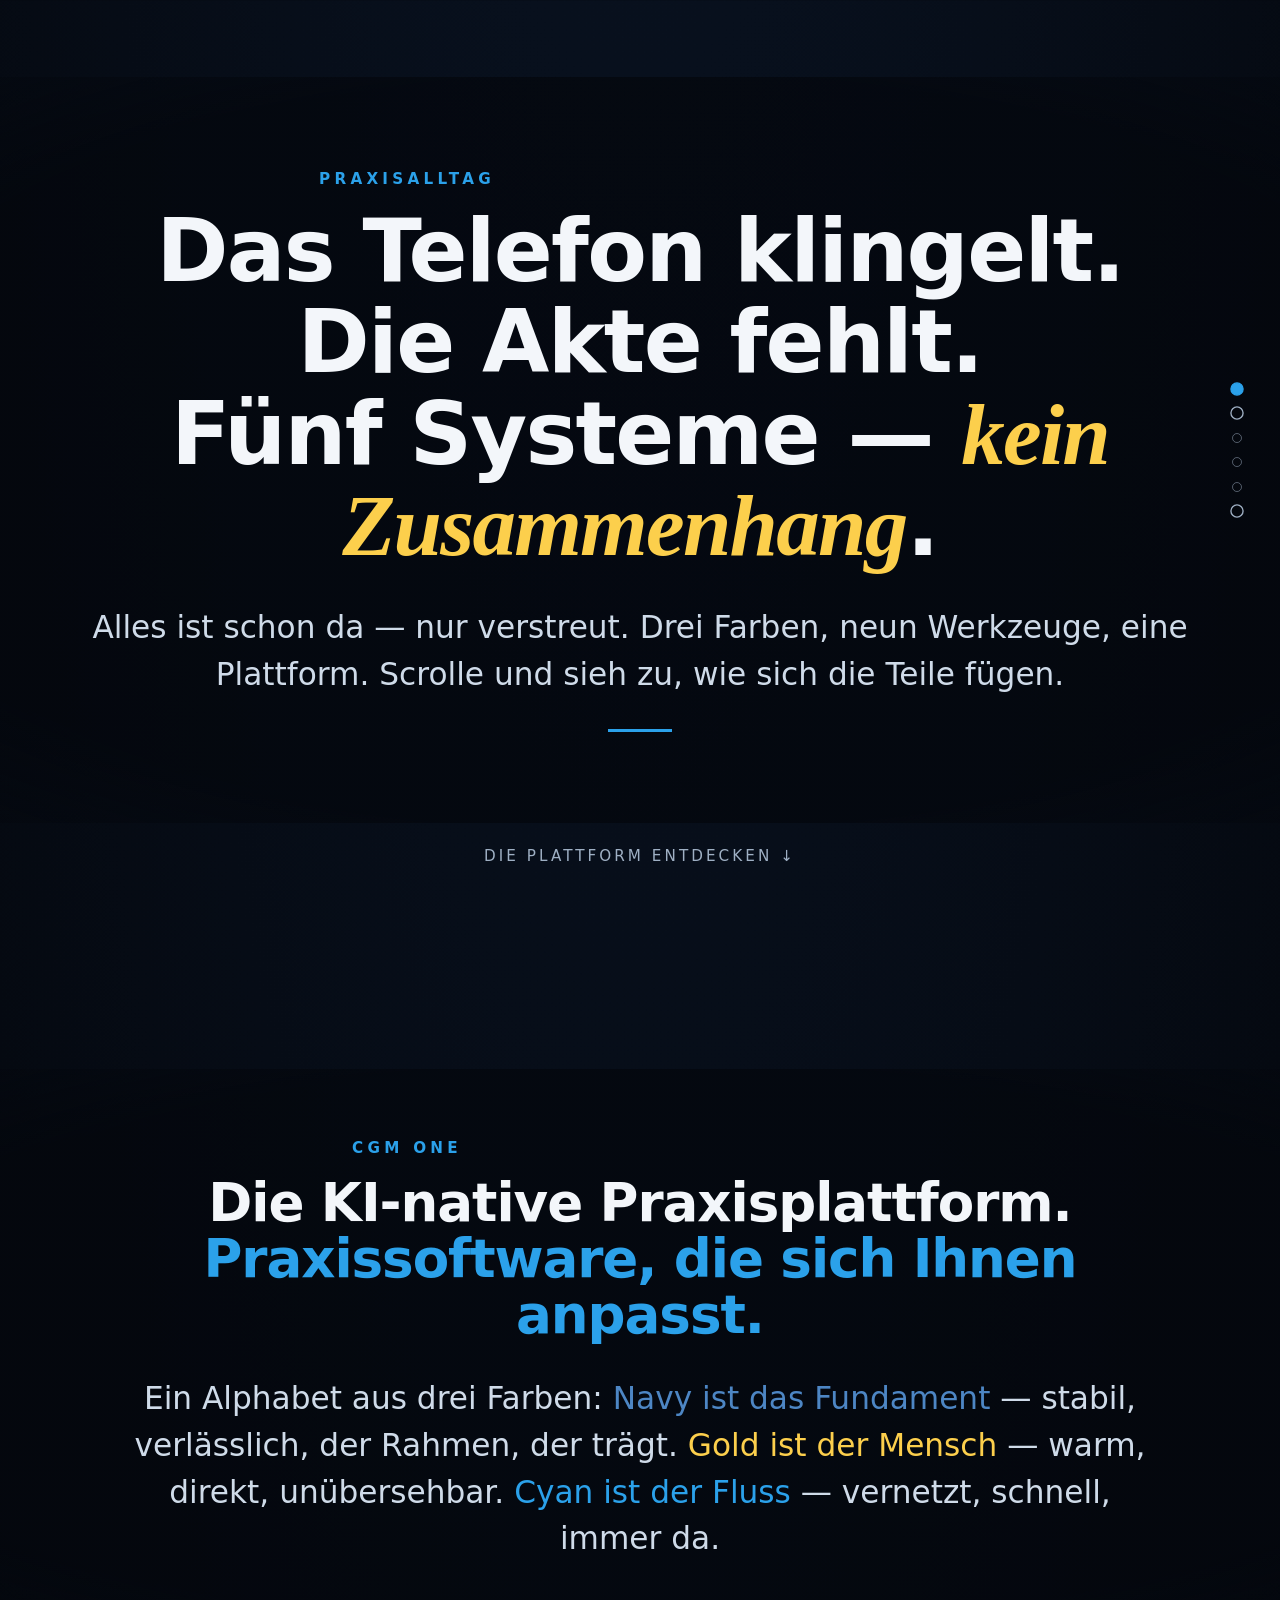
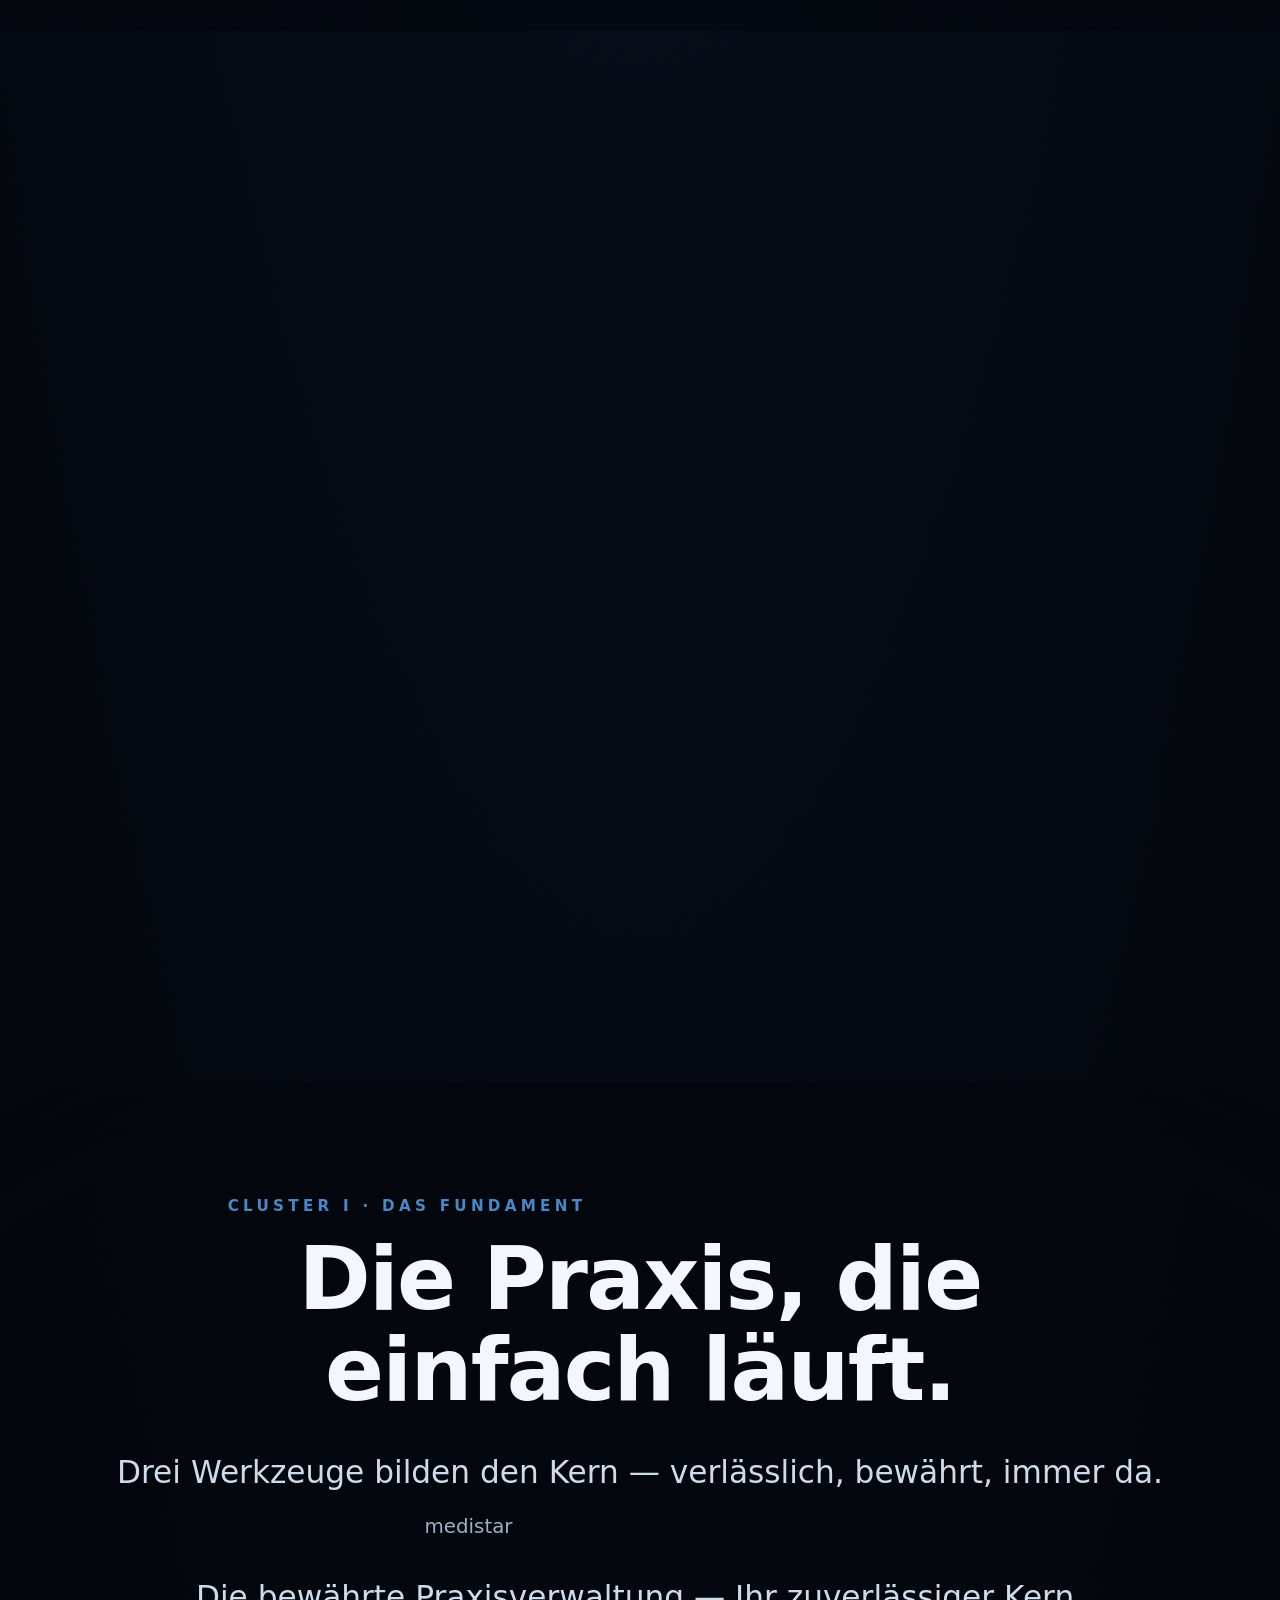
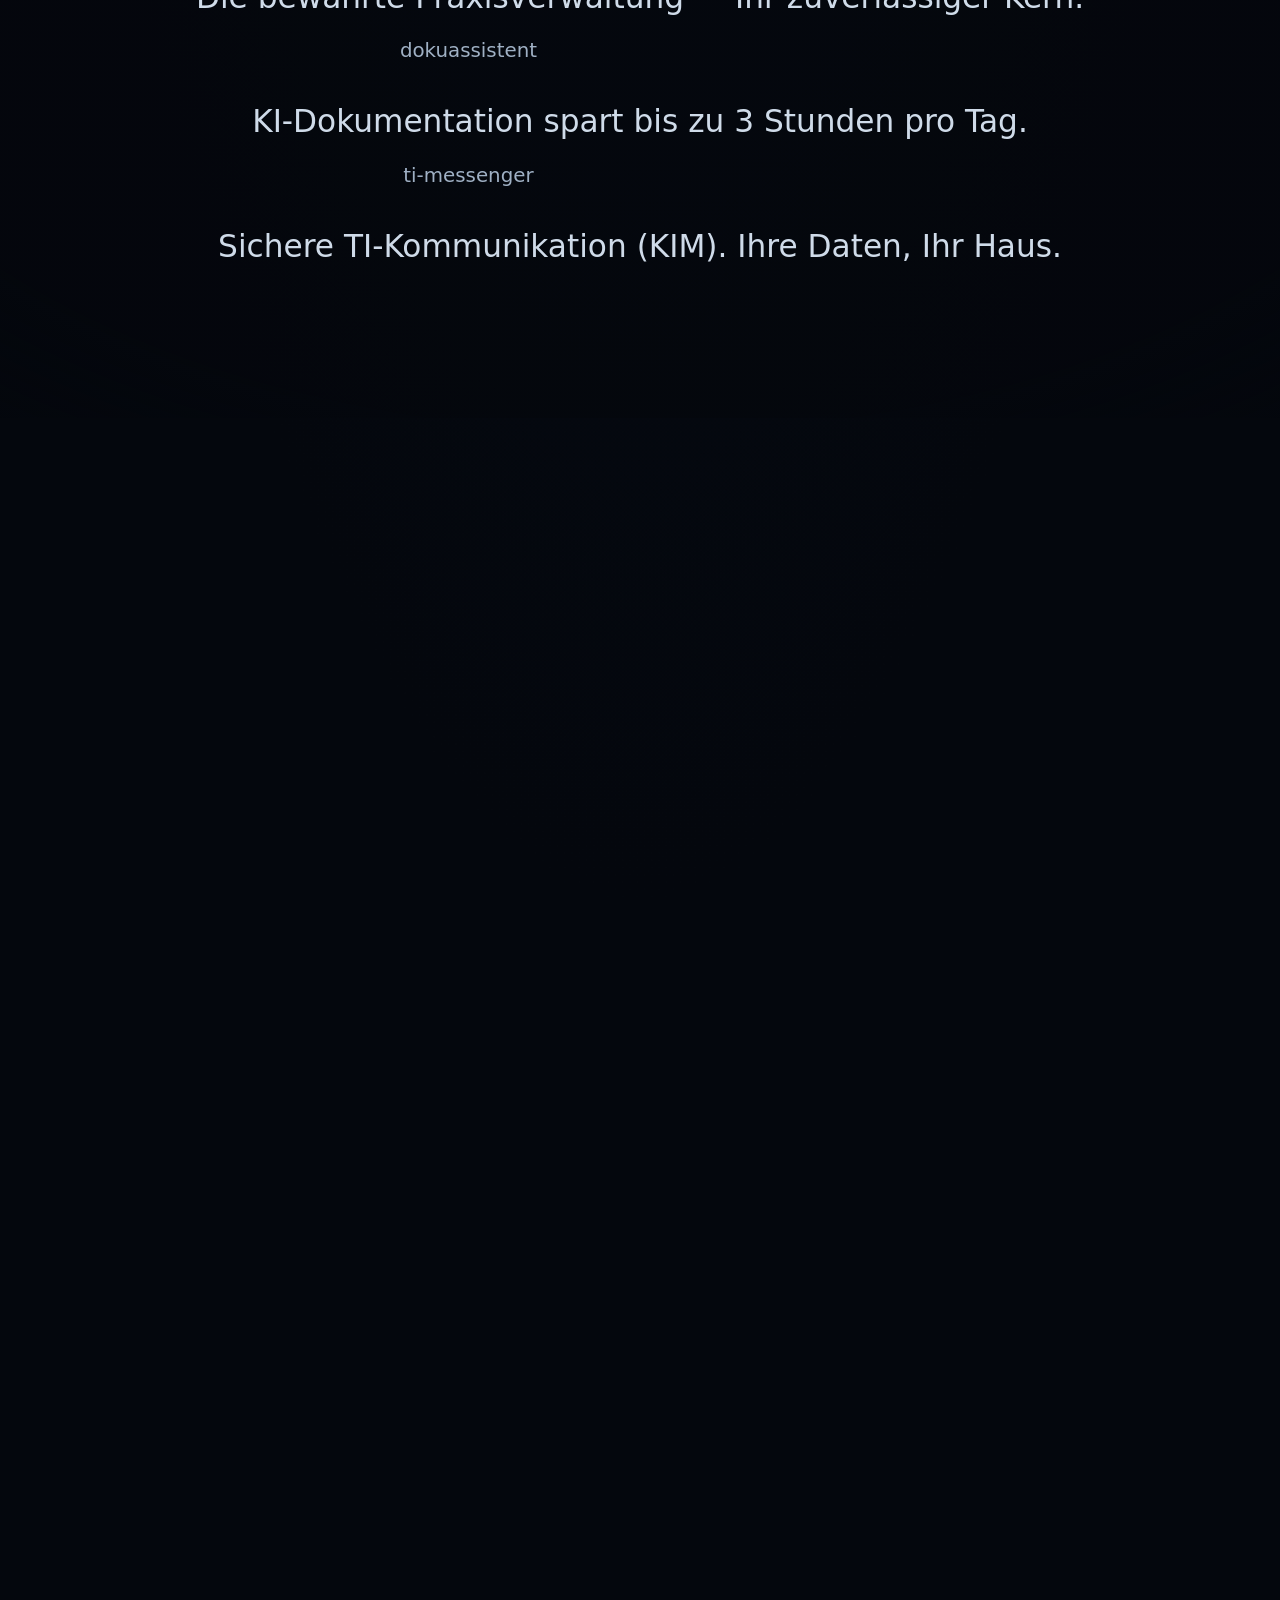
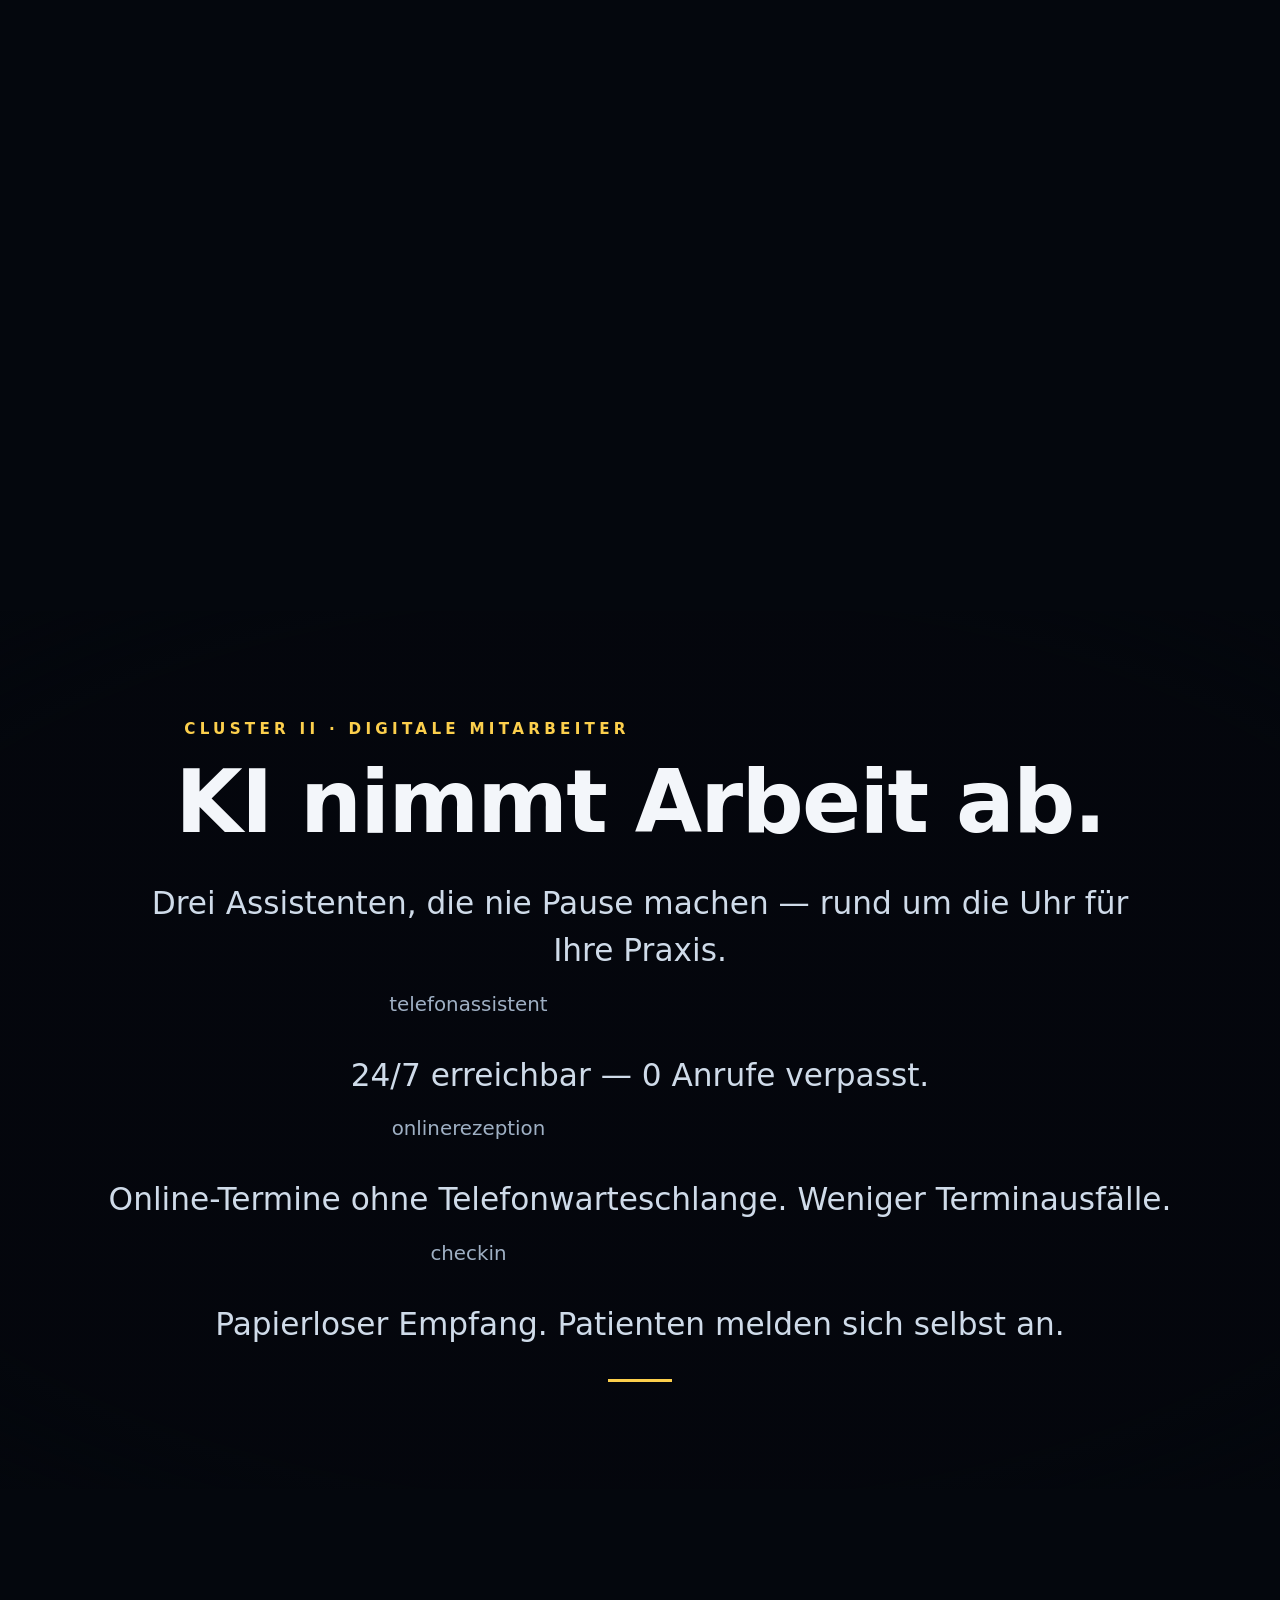
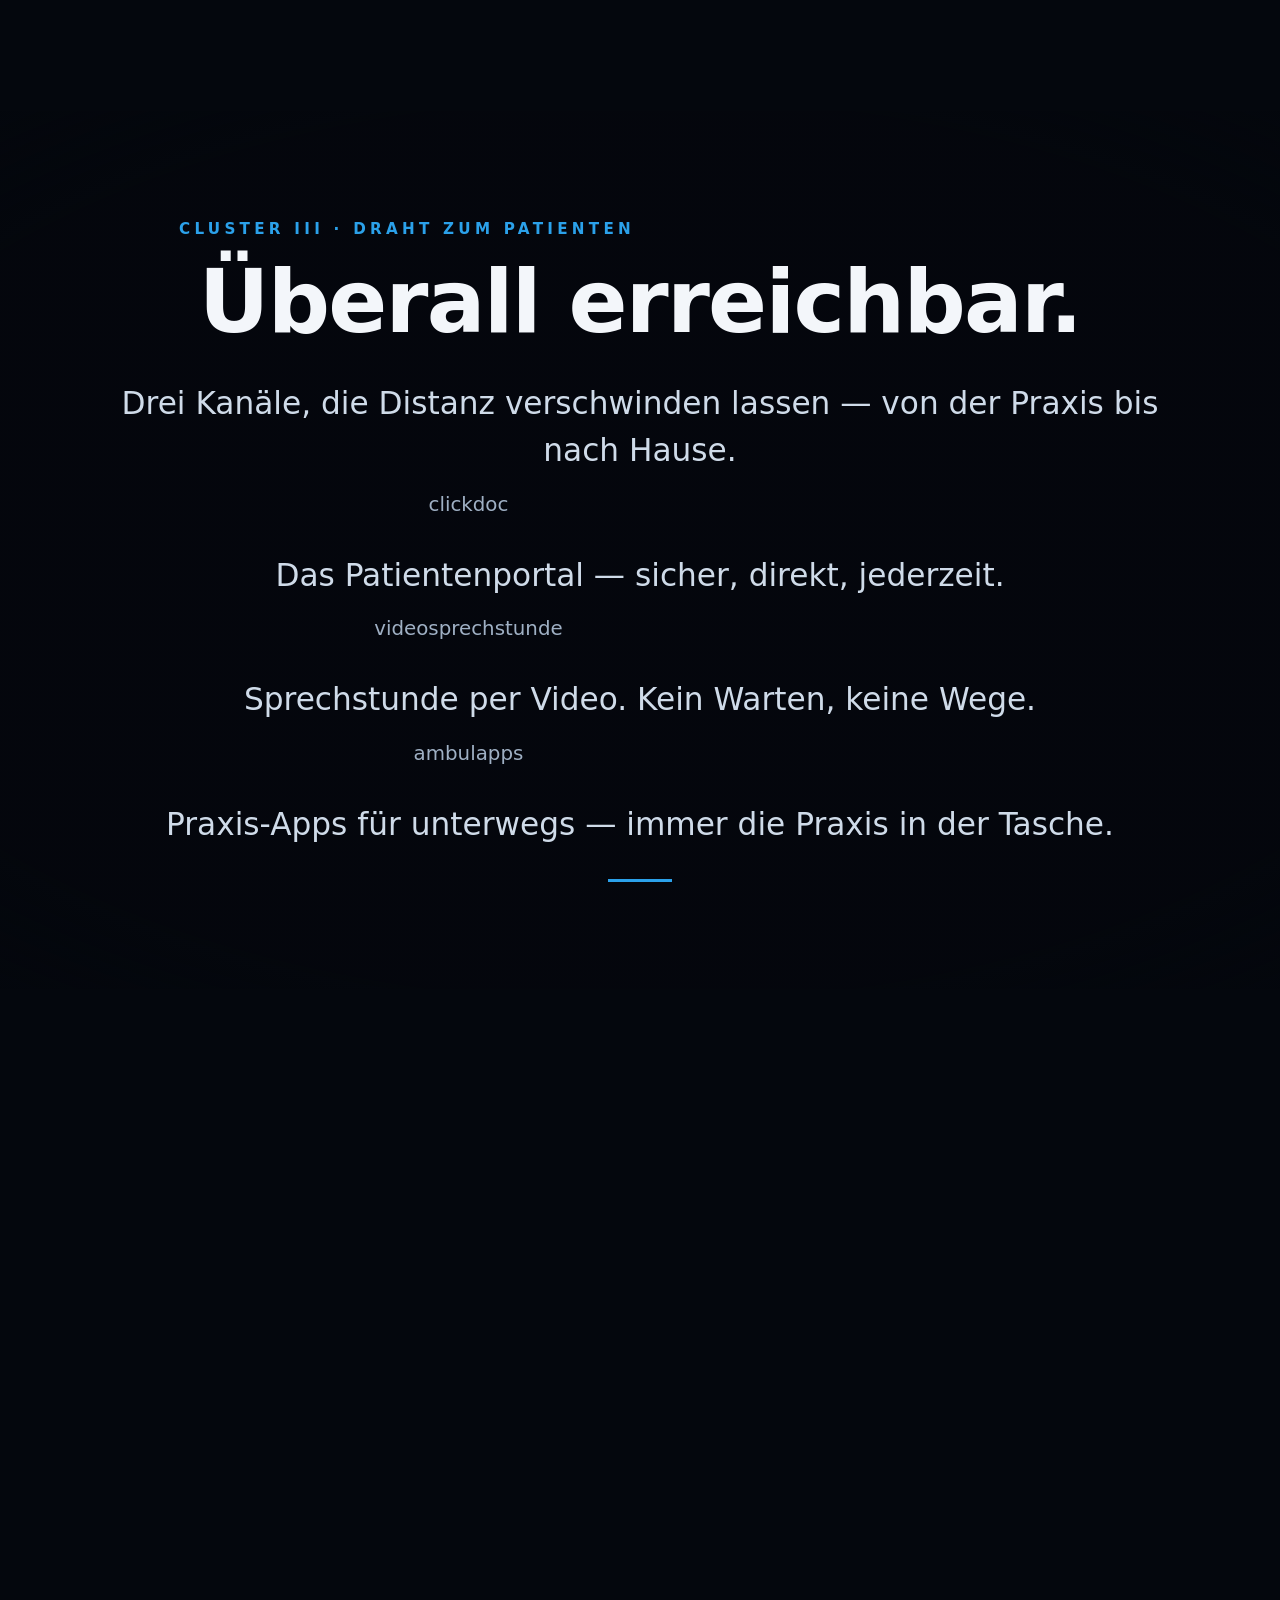
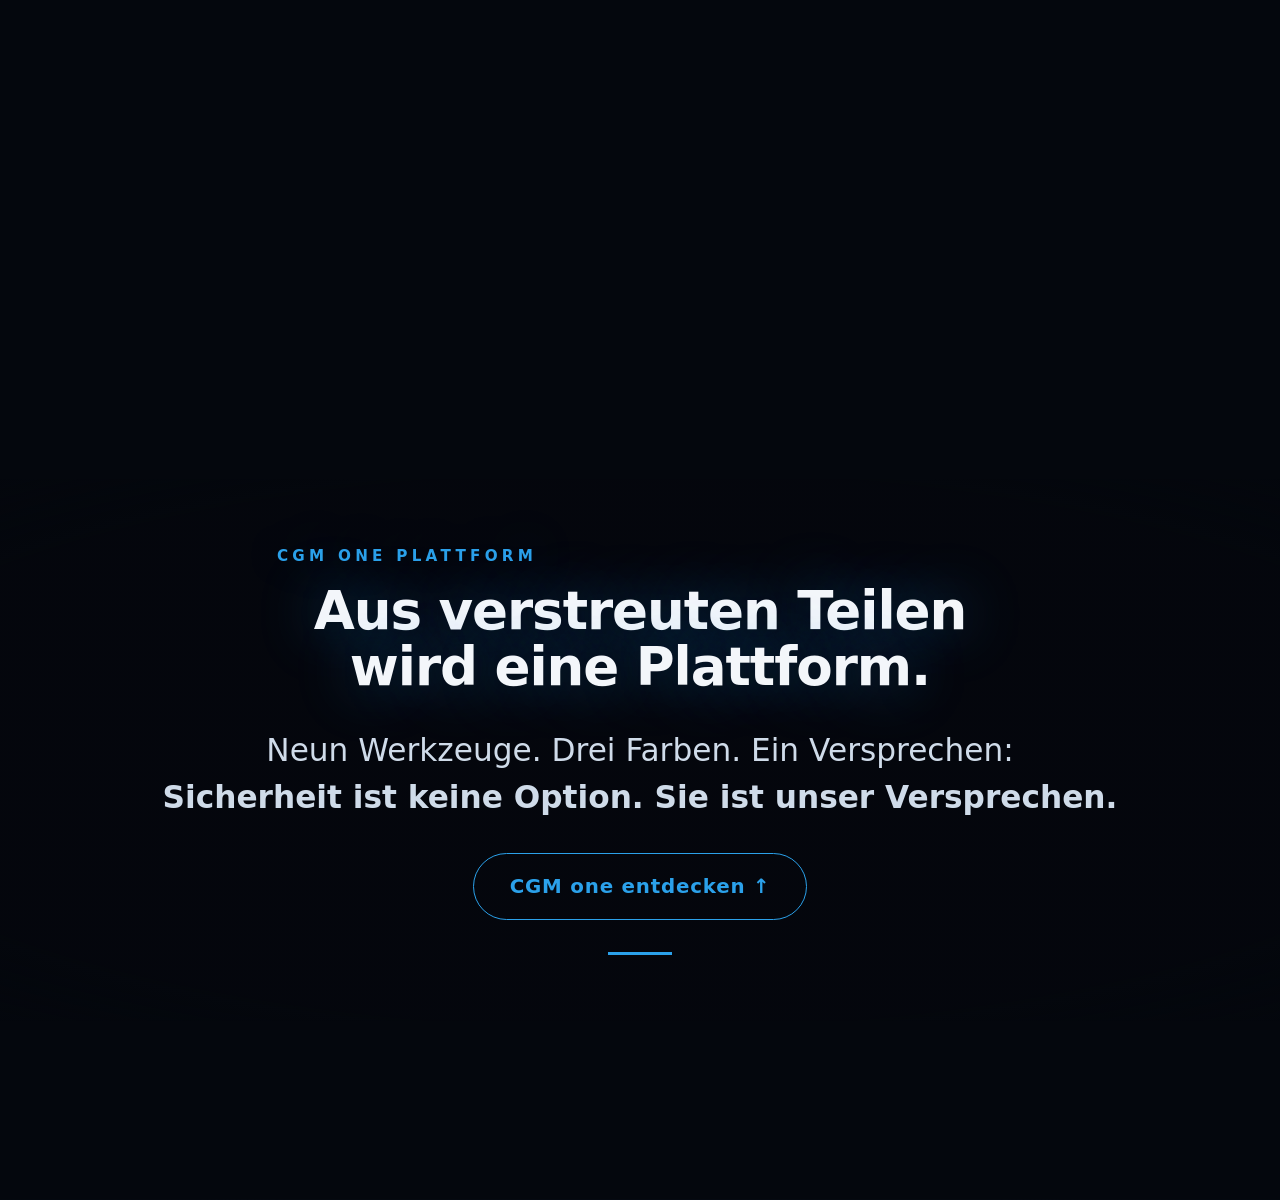
==== commit b6b1e1ce: "feat(TICKET-004-story-content): German copy + 6 sections + icon captions Co-Authored-By: Claude Sonn" ====
--- a/cgm-one/index.html
+++ b/cgm-one/index.html
@@ -112,23 +112,91 @@
     </section>
 
     <!-- 3. CLUSTER I: Das Fundament -->
-    <section class="section" id="fundament">
-      <!-- Copy folgt in TICKET-004 -->
+    <section class="section" id="fundament" style="min-height:300vh">
+      <div class="section__inner text-center">
+        <p class="kicker reveal brand-navy">Cluster I · Das Fundament</p>
+        <h2 class="headline reveal" style="--reveal-delay:80ms">Die Praxis, die einfach läuft.</h2>
+        <p class="lead mx-auto reveal" style="--reveal-delay:200ms">
+          Drei Werkzeuge bilden den Kern — verlässlich, bewährt, immer da.
+        </p>
+        <div class="icon-caption reveal" data-keyframe="medistar" style="--reveal-delay:160ms">
+          <p class="label brand-navy">medistar</p>
+          <p class="lead">Die bewährte Praxisverwaltung — Ihr zuverlässiger Kern.</p>
+        </div>
+        <div class="icon-caption reveal" data-keyframe="dokuassistent" style="--reveal-delay:160ms">
+          <p class="label brand-navy">dokuassistent</p>
+          <p class="lead">KI-Dokumentation spart bis zu 3 Stunden pro Tag.</p>
+        </div>
+        <div class="icon-caption reveal" data-keyframe="ti-messenger" style="--reveal-delay:160ms">
+          <p class="label brand-navy">ti-messenger</p>
+          <p class="lead">Sichere TI-Kommunikation (KIM). Ihre Daten, Ihr Haus.</p>
+        </div>
+        <div class="rule rule--navy reveal" style="--reveal-delay:320ms"></div>
+      </div>
     </section>
 
     <!-- 4. CLUSTER II: Digitale Mitarbeiter -->
-    <section class="section" id="mitarbeiter">
-      <!-- Copy folgt in TICKET-004 -->
+    <section class="section" id="mitarbeiter" style="min-height:300vh">
+      <div class="section__inner text-center">
+        <p class="kicker reveal brand-gold">Cluster II · Digitale Mitarbeiter</p>
+        <h2 class="headline reveal" style="--reveal-delay:80ms">KI nimmt Arbeit ab.</h2>
+        <p class="lead mx-auto reveal" style="--reveal-delay:200ms">
+          Drei Assistenten, die nie Pause machen — rund um die Uhr für Ihre Praxis.
+        </p>
+        <div class="icon-caption reveal" data-keyframe="telefonassistent" style="--reveal-delay:160ms">
+          <p class="label brand-gold">telefonassistent</p>
+          <p class="lead">24/7 erreichbar — 0 Anrufe verpasst.</p>
+        </div>
+        <div class="icon-caption reveal" data-keyframe="onlinerezeption" style="--reveal-delay:160ms">
+          <p class="label brand-gold">onlinerezeption</p>
+          <p class="lead">Online-Termine ohne Telefonwarteschlange. Weniger Terminausfälle.</p>
+        </div>
+        <div class="icon-caption reveal" data-keyframe="checkin" style="--reveal-delay:160ms">
+          <p class="label brand-gold">checkin</p>
+          <p class="lead">Papierloser Empfang. Patienten melden sich selbst an.</p>
+        </div>
+        <div class="rule rule--gold reveal" style="--reveal-delay:320ms"></div>
+      </div>
     </section>
 
     <!-- 5. CLUSTER III: Draht zum Patienten -->
-    <section class="section" id="patient">
-      <!-- Copy folgt in TICKET-004 -->
+    <section class="section" id="patient" style="min-height:300vh">
+      <div class="section__inner text-center">
+        <p class="kicker reveal brand-cyan">Cluster III · Draht zum Patienten</p>
+        <h2 class="headline reveal" style="--reveal-delay:80ms">Überall erreichbar.</h2>
+        <p class="lead mx-auto reveal" style="--reveal-delay:200ms">
+          Drei Kanäle, die Distanz verschwinden lassen — von der Praxis bis nach Hause.
+        </p>
+        <div class="icon-caption reveal" data-keyframe="clickdoc" style="--reveal-delay:160ms">
+          <p class="label brand-cyan">clickdoc</p>
+          <p class="lead">Das Patientenportal — sicher, direkt, jederzeit.</p>
+        </div>
+        <div class="icon-caption reveal" data-keyframe="videosprechstunde" style="--reveal-delay:160ms">
+          <p class="label brand-cyan">videosprechstunde</p>
+          <p class="lead">Sprechstunde per Video. Kein Warten, keine Wege.</p>
+        </div>
+        <div class="icon-caption reveal" data-keyframe="ambulapps" style="--reveal-delay:160ms">
+          <p class="label brand-cyan">ambulapps</p>
+          <p class="lead">Praxis-Apps für unterwegs — immer die Praxis in der Tasche.</p>
+        </div>
+        <div class="rule reveal" style="--reveal-delay:320ms"></div>
+      </div>
     </section>
 
     <!-- 6. FULL CIRCLE -->
     <section class="section" id="plattform">
-      <!-- Copy folgt in TICKET-004 -->
+      <div class="section__inner text-center">
+        <p class="kicker reveal glow">CGM one Plattform</p>
+        <h2 class="subhead reveal glow" style="--reveal-delay:100ms">
+          Aus verstreuten Teilen<br />wird eine Plattform.
+        </h2>
+        <p class="lead mx-auto reveal" style="--reveal-delay:240ms">
+          Neun Werkzeuge. Drei Farben. Ein Versprechen:<br />
+          <strong>Sicherheit ist keine Option. Sie ist unser Versprechen.</strong>
+        </p>
+        <a class="cta reveal" style="--reveal-delay:360ms" href="#noise">CGM one entdecken ↑</a>
+        <div class="rule reveal" style="--reveal-delay:480ms"></div>
+      </div>
     </section>
 
   </main>
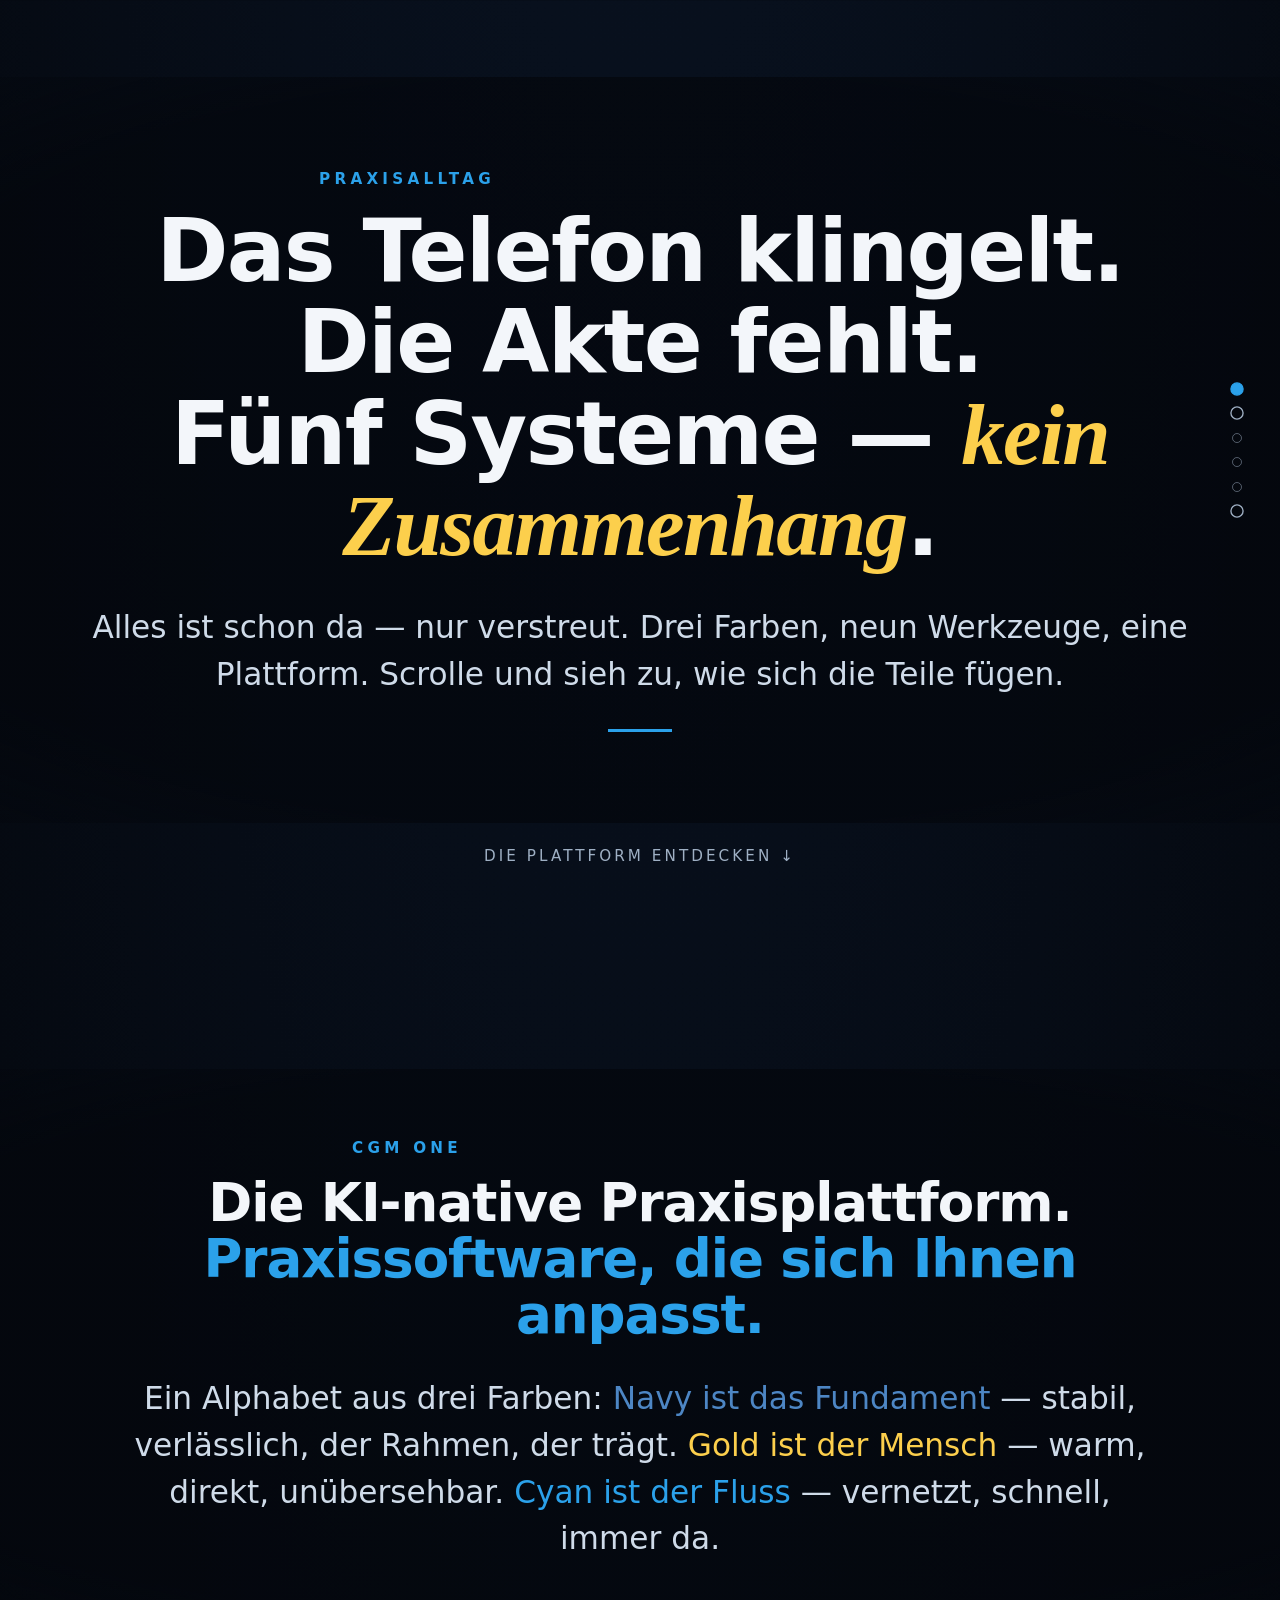
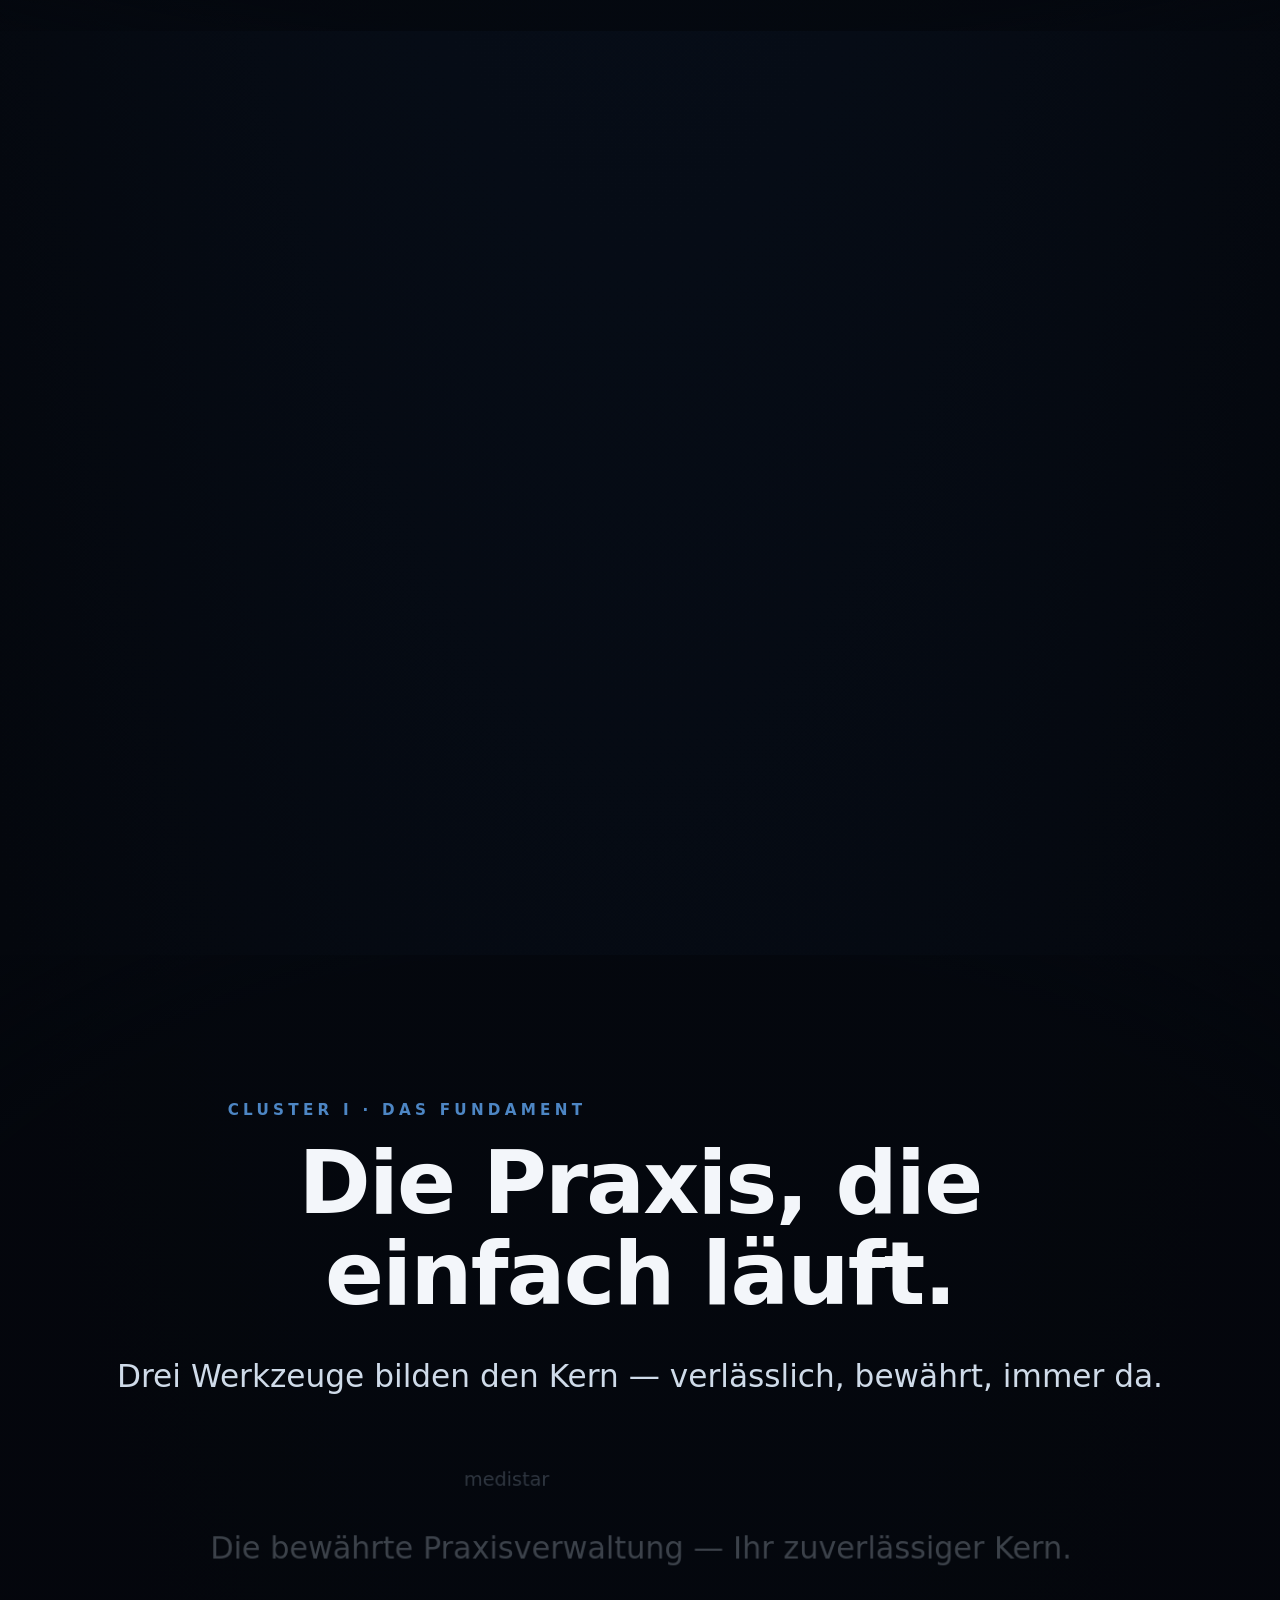
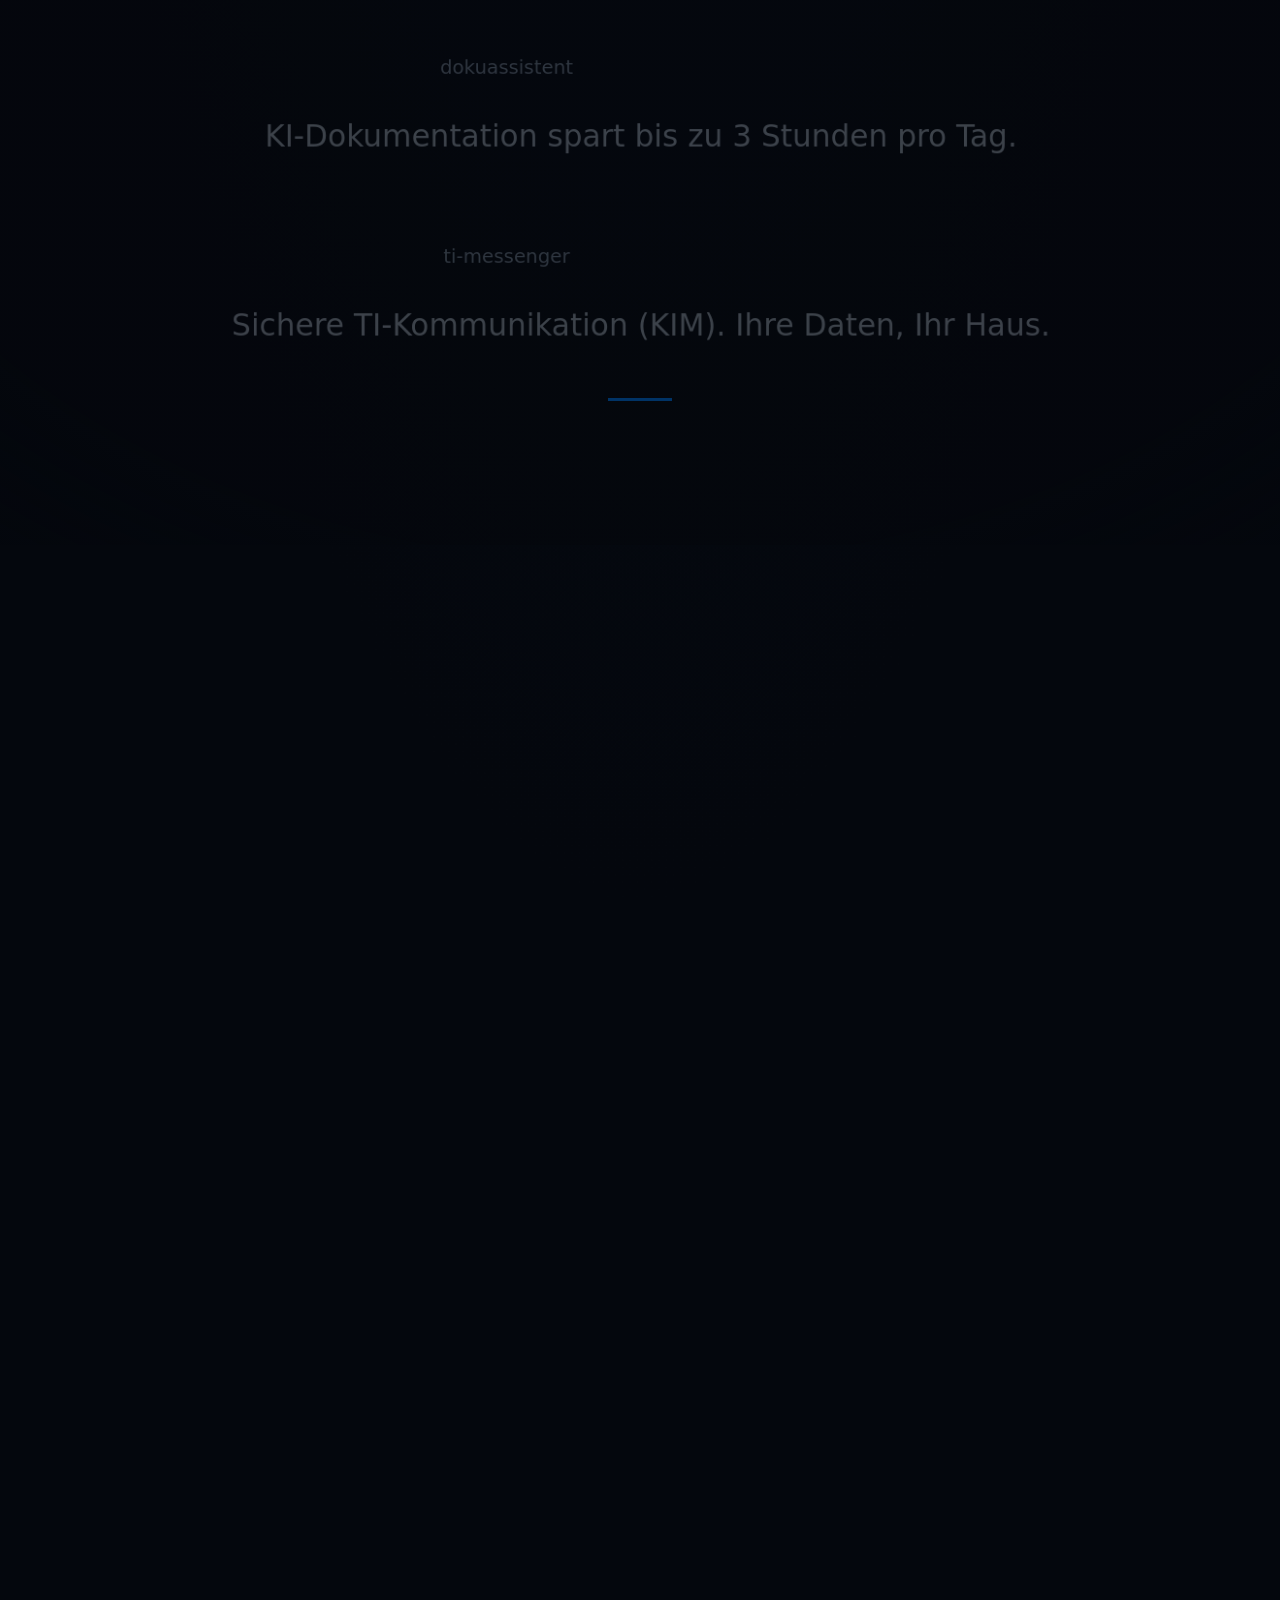
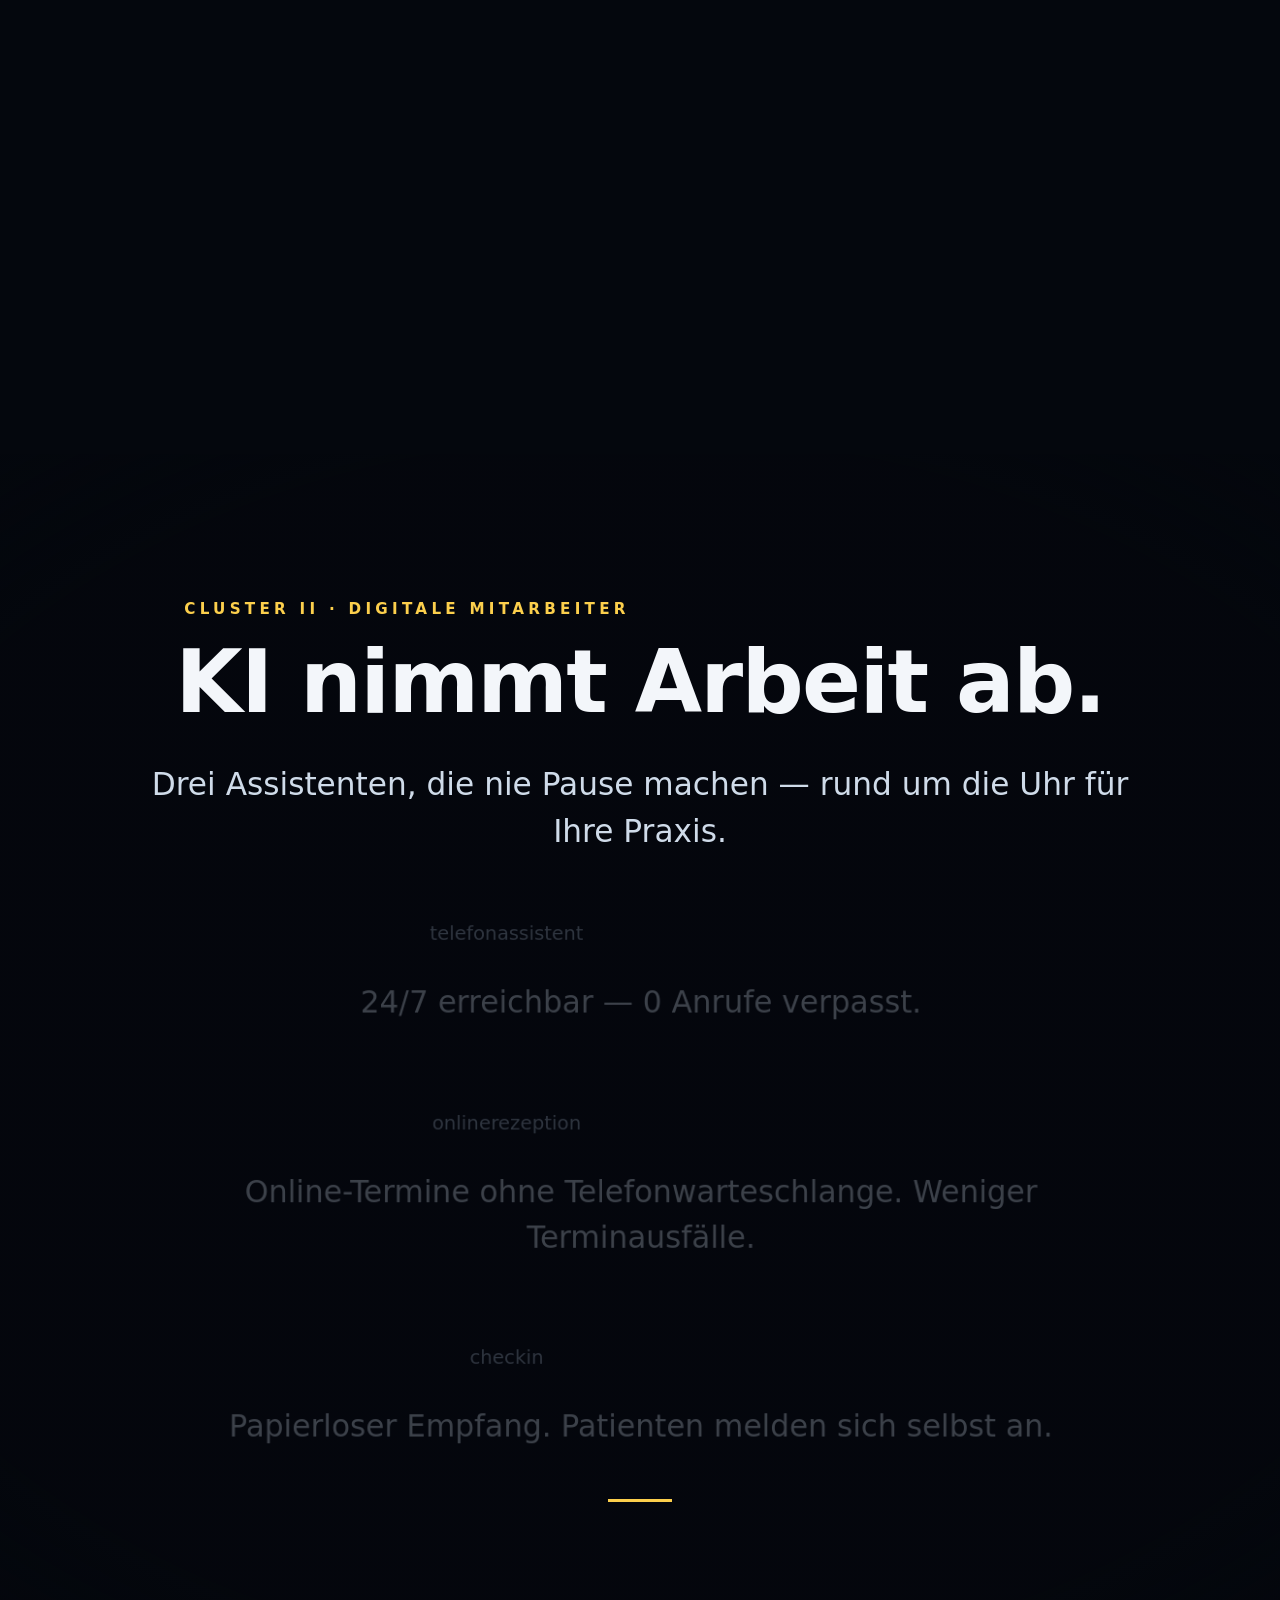
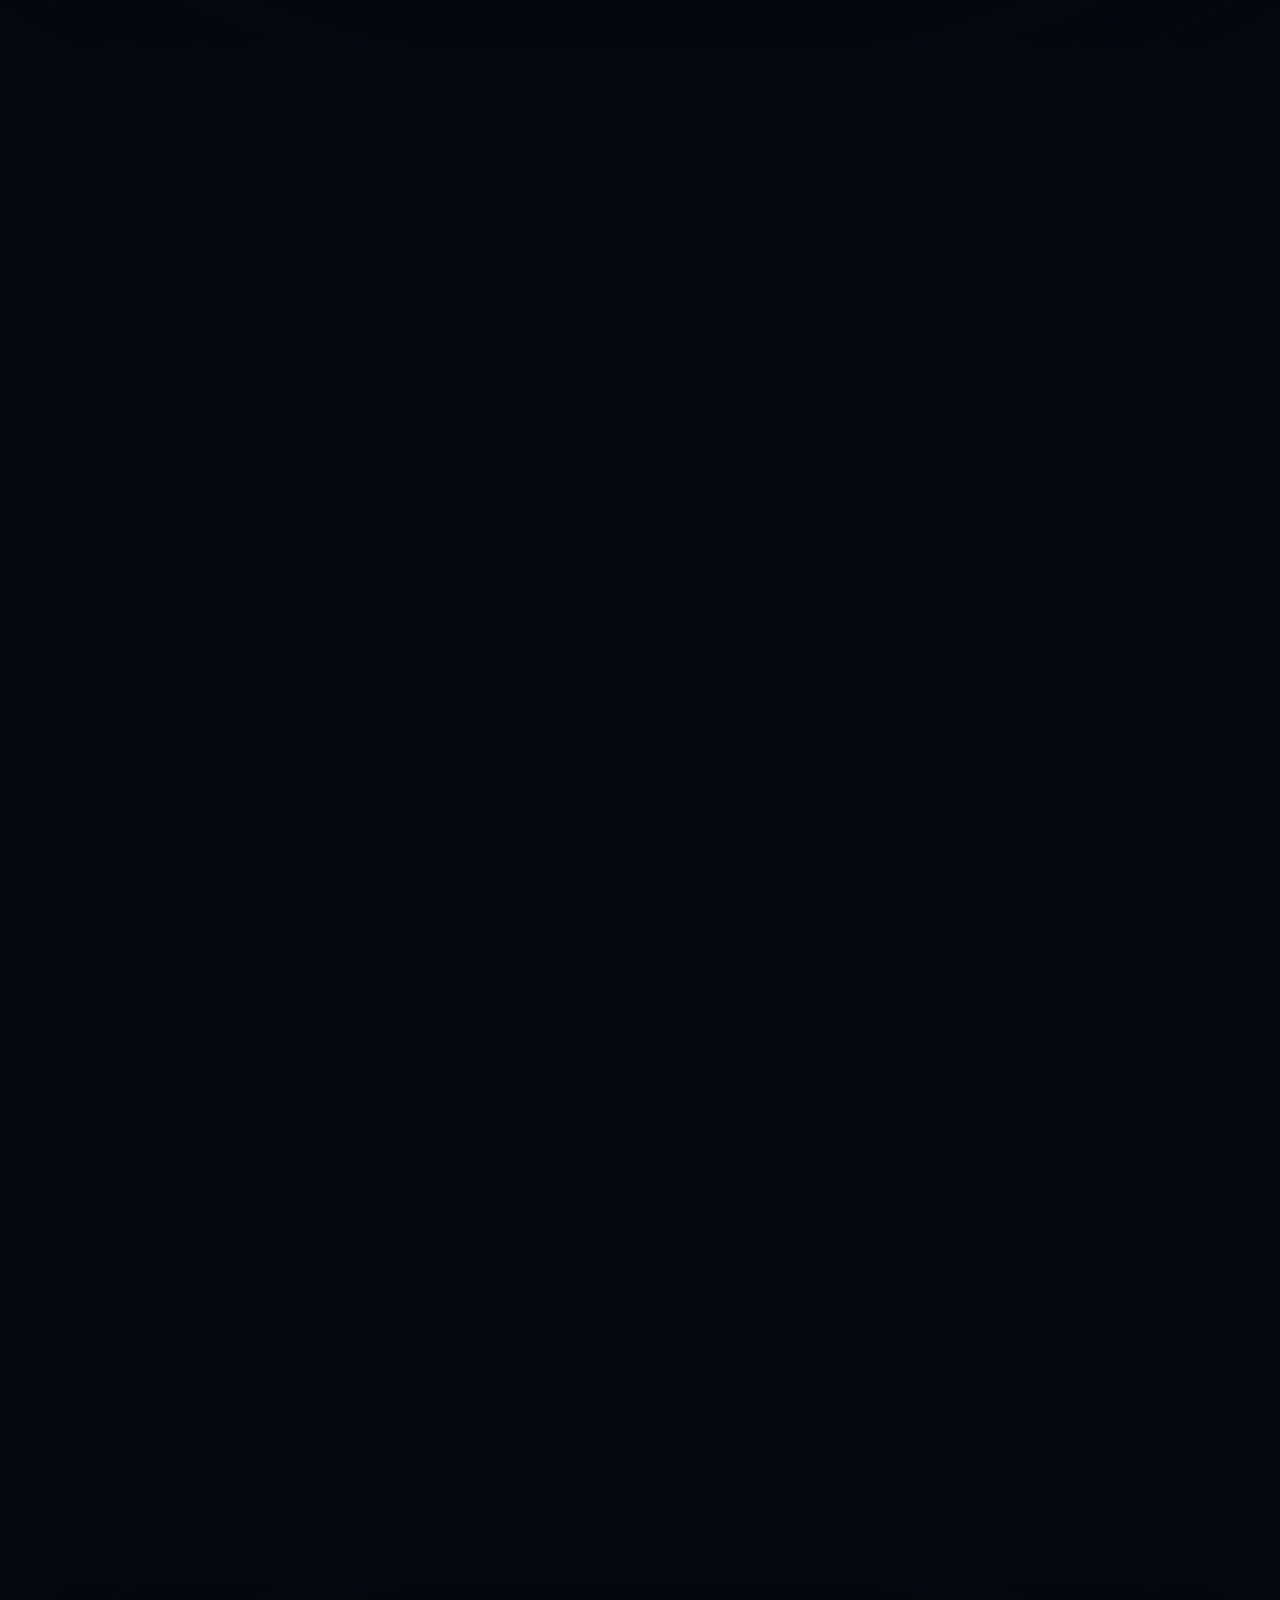
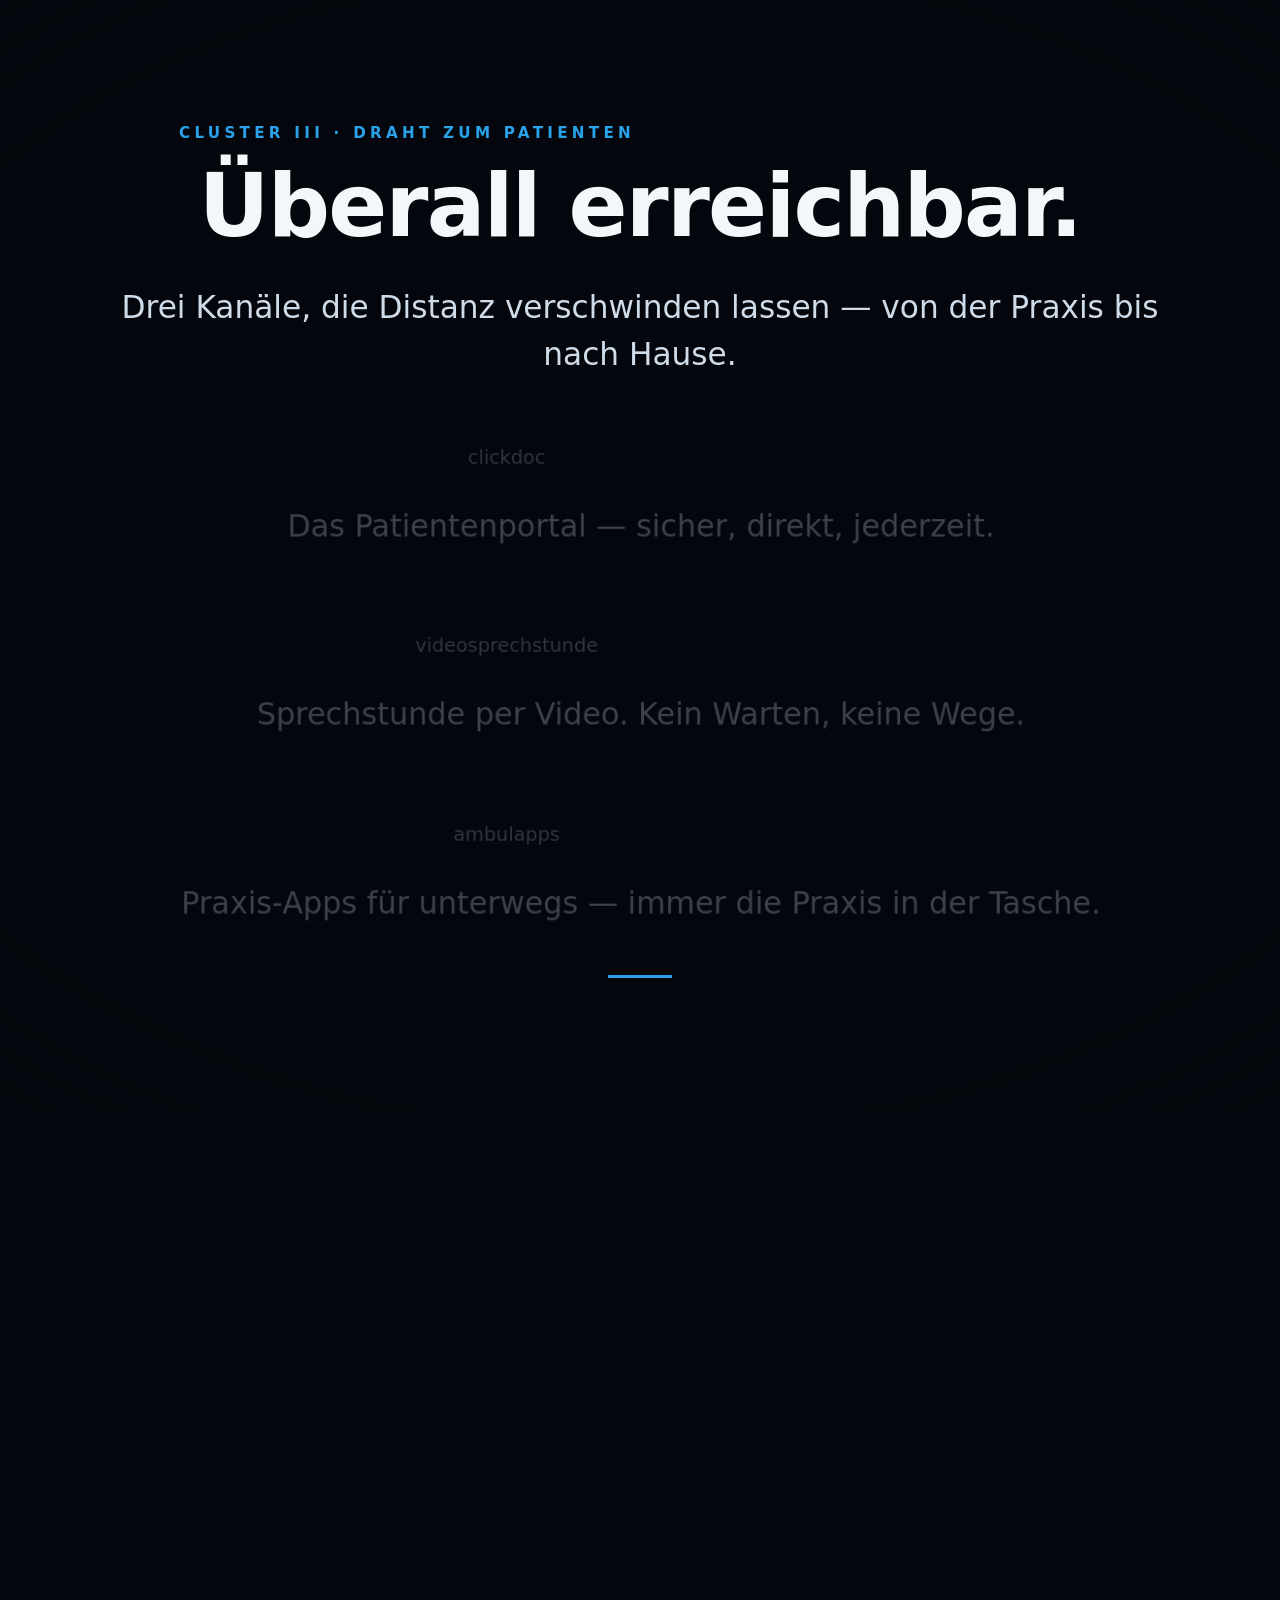
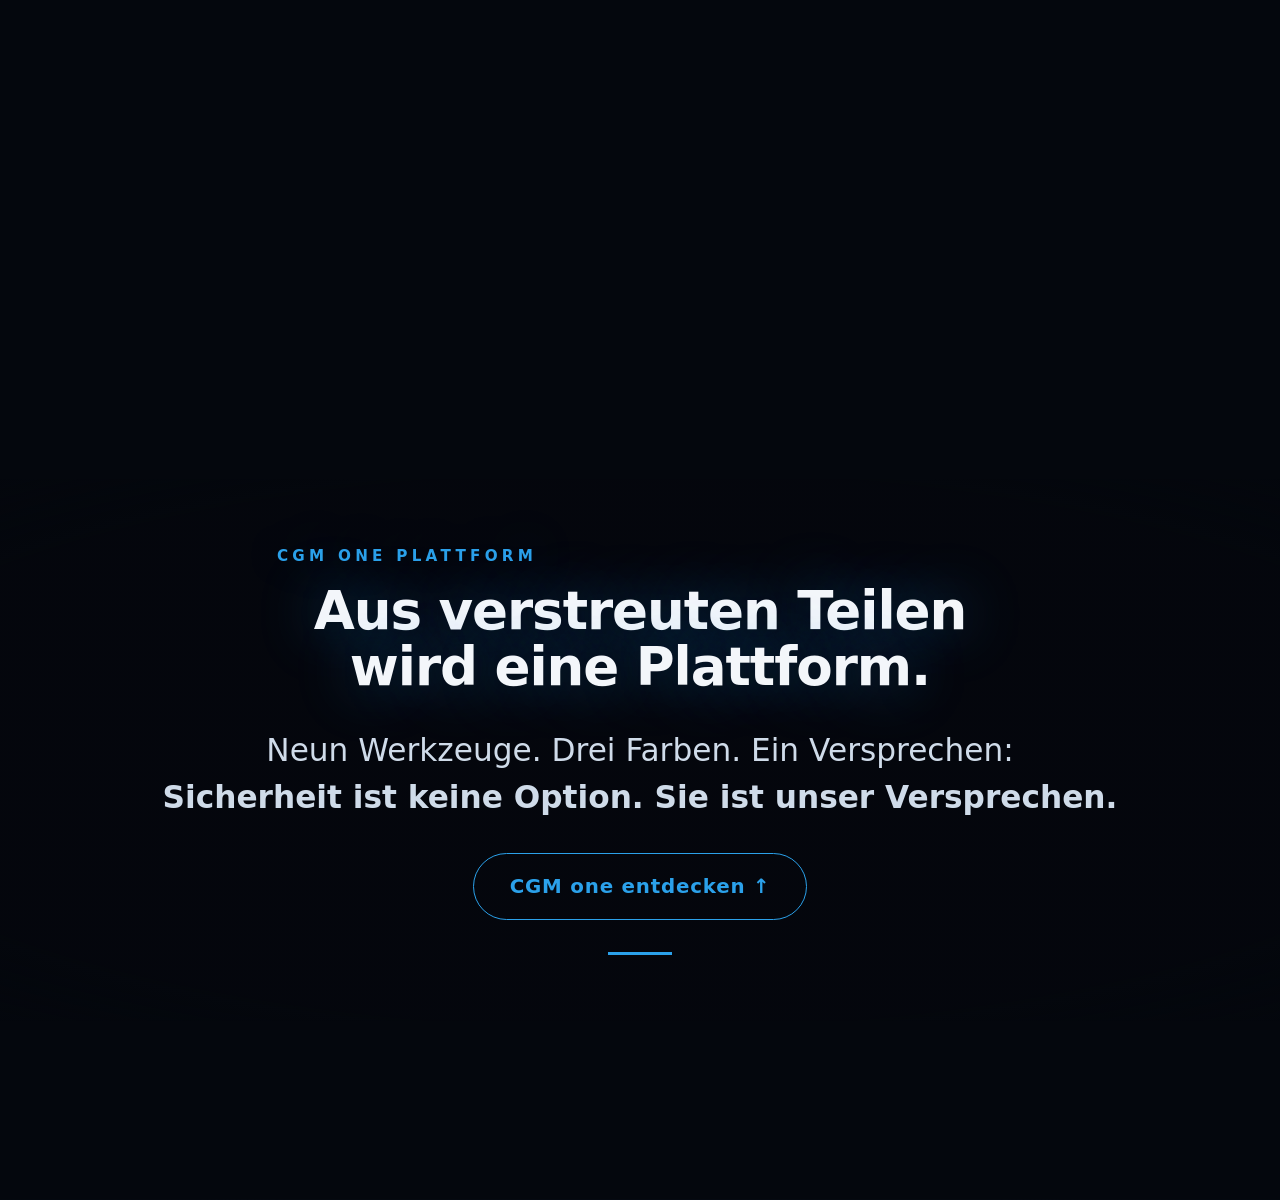
==== commit 133f64c8: "feat(TICKET-005-choreography-qa): caption highlighting, nav-dot fix, timing tuning - Add .icon-capti" ====
--- a/cgm-one/index.html
+++ b/cgm-one/index.html
@@ -57,6 +57,28 @@
 
     .glow { text-shadow: 0 0 60px color-mix(in srgb, var(--accent) 45%, transparent); }
     .hook { font-family: var(--font-serif); font-style: italic; color: var(--accent-2); }
+
+    /* ── Icon-Caption active/inactive states ─────────────────────────── */
+    .icon-caption {
+      margin-top: var(--space-md);
+      padding: var(--space-sm) var(--space-md);
+      border-left: 2px solid transparent;
+      transition: opacity 0.5s ease, transform 0.45s ease, border-color 0.45s ease;
+    }
+    /* Revealed but not active: dimmed — overrides .reveal.is-visible opacity:1 */
+    .icon-caption.is-visible:not(.is-active) {
+      opacity: 0.28;
+      transform: scale(0.97) !important;
+    }
+    /* Active: highlighted with accent border */
+    .icon-caption.is-visible.is-active {
+      opacity: 1 !important;
+      transform: scale(1) !important;
+      border-left-color: var(--accent);
+    }
+    @media (prefers-reduced-motion: reduce) {
+      .icon-caption { transition: none; }
+    }
   </style>
 </head>
 <body>
@@ -508,6 +530,7 @@
     const q = new THREE.Quaternion();
     const v = new THREE.Vector3();
     const clock = new THREE.Clock();
+    let lastActiveKfId = null;
 
     function frame() {
       const elapsed = clock.getElapsedTime();
@@ -523,9 +546,18 @@
       // Which keyframe are we assembling toward?
       const targetHomes = f < 0.5 ? allHomes[iKf] : allHomes[iKf + 1];
 
+      // Update active icon caption — driven by engine keyframe, not DOM scroll position
+      const activeKfId = KEYFRAMES[f < 0.5 ? iKf : Math.min(iKf + 1, KEYFRAMES.length - 1)].id;
+      if (activeKfId !== lastActiveKfId) {
+        document.querySelectorAll("[data-keyframe]").forEach(el => {
+          el.classList.toggle("is-active", el.dataset.keyframe === activeKfId);
+        });
+        lastActiveKfId = activeKfId;
+      }
+
       for (let i = 0; i < n; i++) {
         const tr = tris[i];
-        const lo = 0.26 + tr.phase * 0.26;
+        const lo = 0.32 + tr.phase * 0.22;  // wider rest zone so each icon rests before dissolving
         const a = 1 - smooth(lo, 1.0, d);  // 1 = assembled, 0 = scattered
 
         const idle = reduce ? 0 : Math.sin(elapsed * 0.35 + tr.phaseR) * 0.015;
@@ -559,8 +591,13 @@
       if (!reduce) requestAnimationFrame(frame);
     }
 
-    if (reduce) { frame(); }
-    else requestAnimationFrame(frame);
+    if (reduce) {
+      frame();
+      // Re-render on scroll so captions + static frame stay in sync
+      window.addEventListener("scroll", frame, { passive: true });
+    } else {
+      requestAnimationFrame(frame);
+    }
 
     // ── Step 7: Resize handler ────────────────────────────────────────────────
     let resizeTimer = null;
@@ -572,6 +609,27 @@
       clearTimeout(resizeTimer);
       resizeTimer = setTimeout(() => { if (reduce) frame(); }, 180);
     }, { passive: true });
+
+    // ── Nav-dot fix: reveal.js uses threshold:0.5 which never fires for >200vh
+    //    sections. Override with viewport-midpoint detection.
+    const pageSections = document.querySelectorAll(".section[id]");
+    const navLinks = {};
+    document.querySelectorAll(".nav-dots a").forEach(a => {
+      navLinks[a.getAttribute("href").slice(1)] = a;
+    });
+    function updateNavDots() {
+      const mid = window.scrollY + window.innerHeight / 2;
+      let activeId = null;
+      pageSections.forEach(s => {
+        if (mid >= s.offsetTop && mid < s.offsetTop + s.offsetHeight) activeId = s.id;
+      });
+      if (activeId && navLinks[activeId]) {
+        Object.values(navLinks).forEach(a => a.classList.remove("is-active"));
+        navLinks[activeId].classList.add("is-active");
+      }
+    }
+    updateNavDots();
+    window.addEventListener("scroll", updateNavDots, { passive: true });
   </script>
 </body>
 </html>
